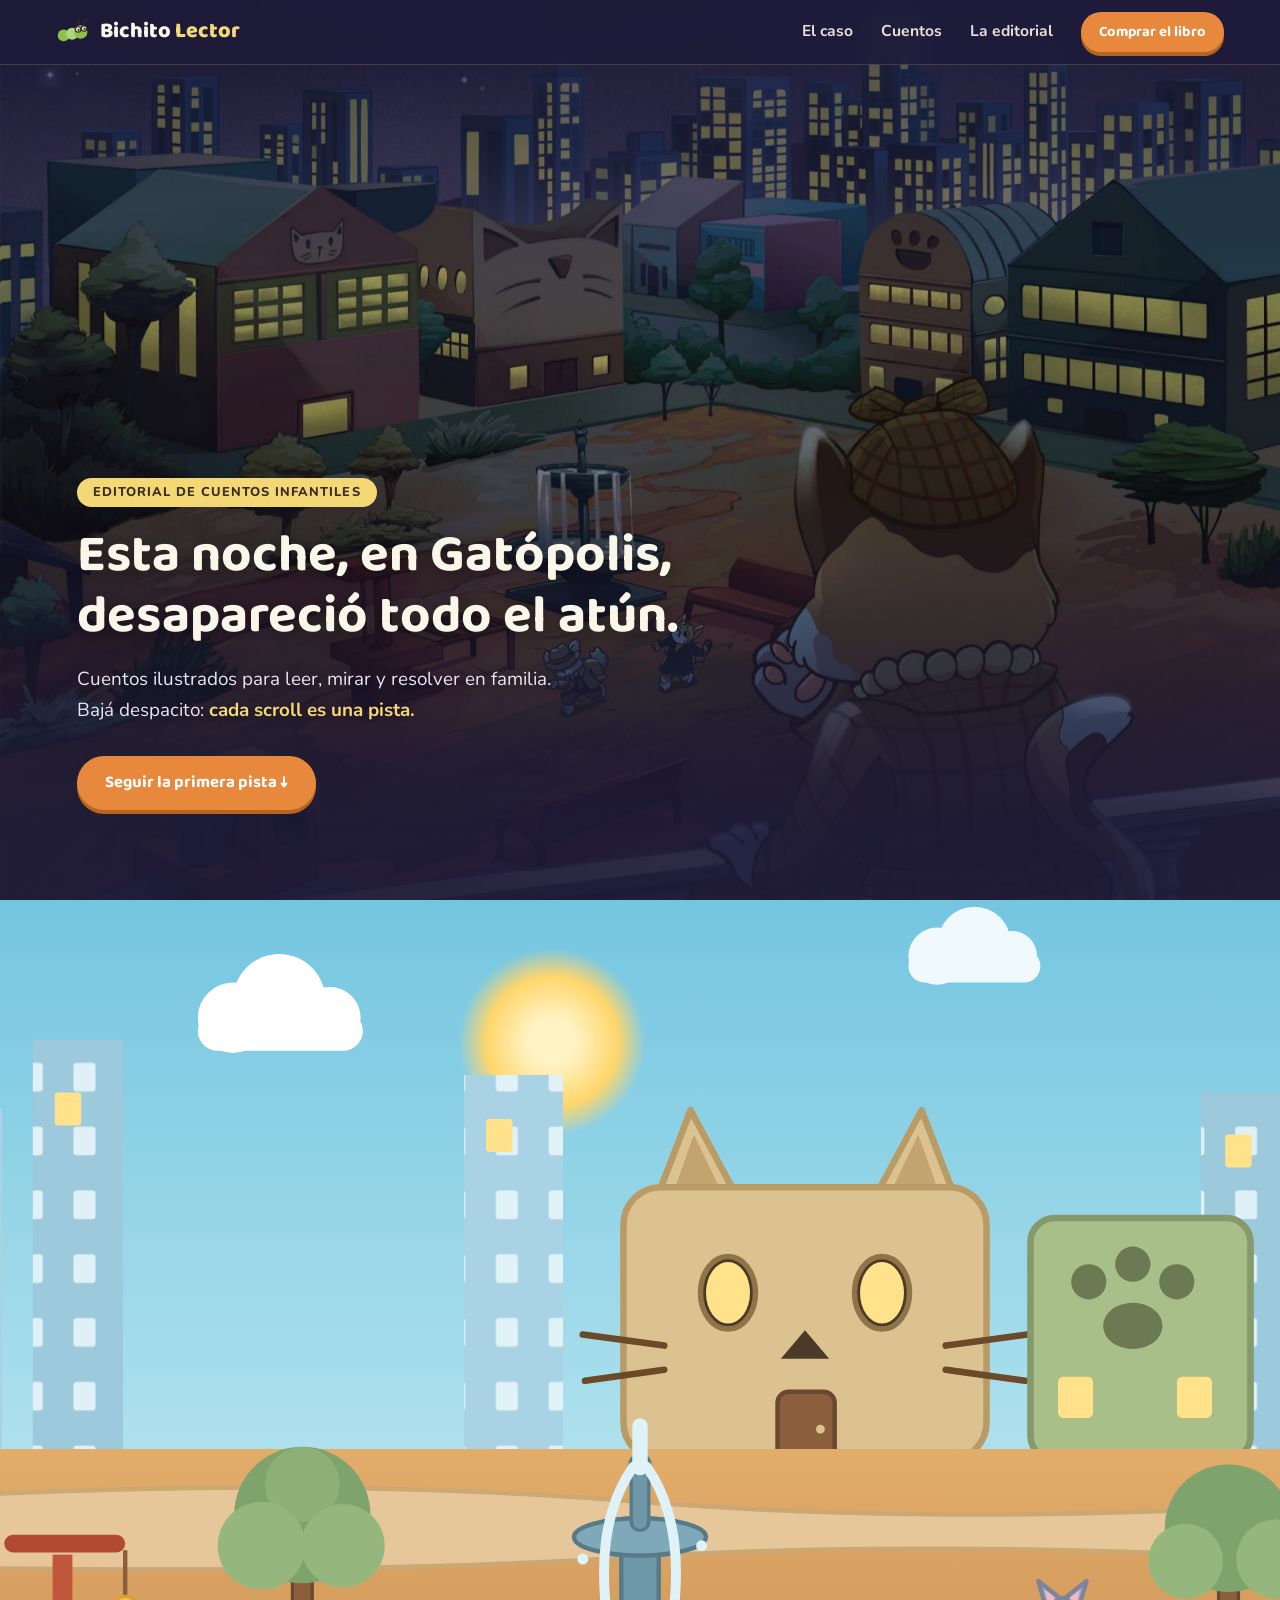
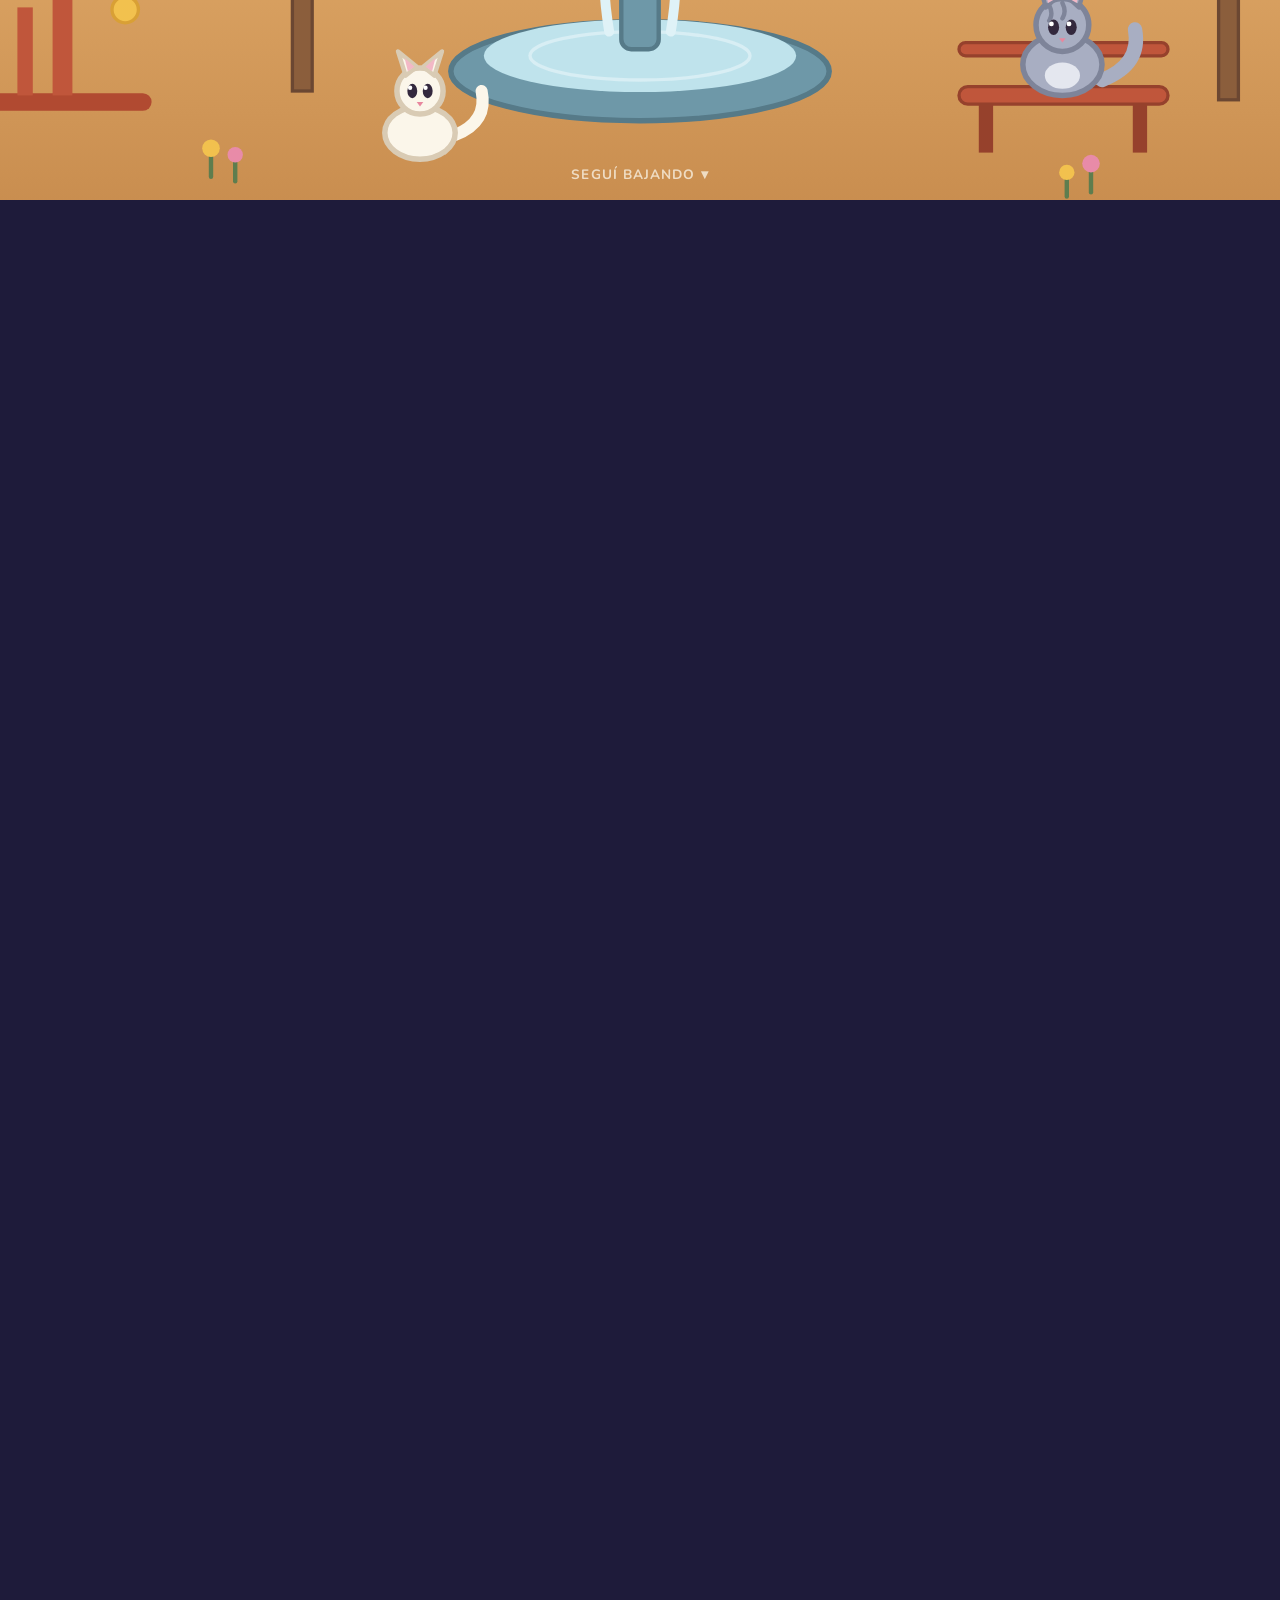
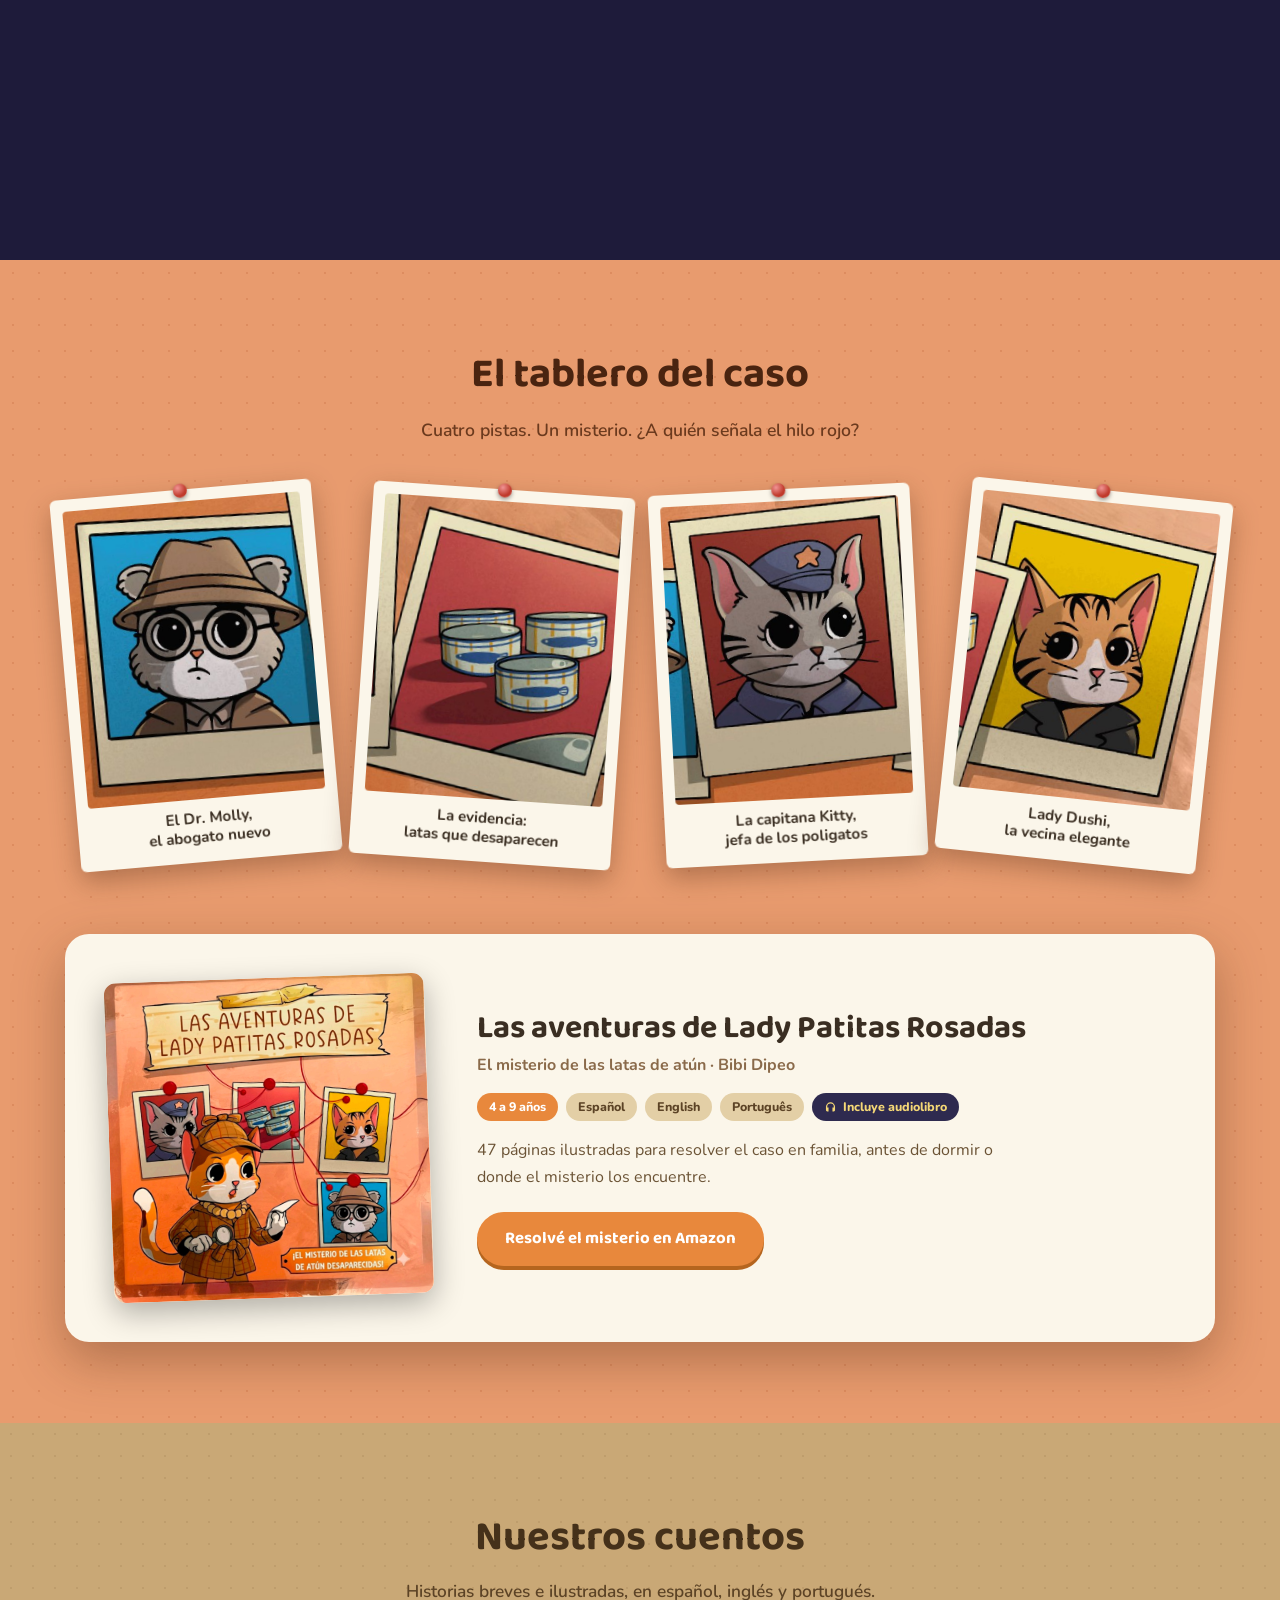
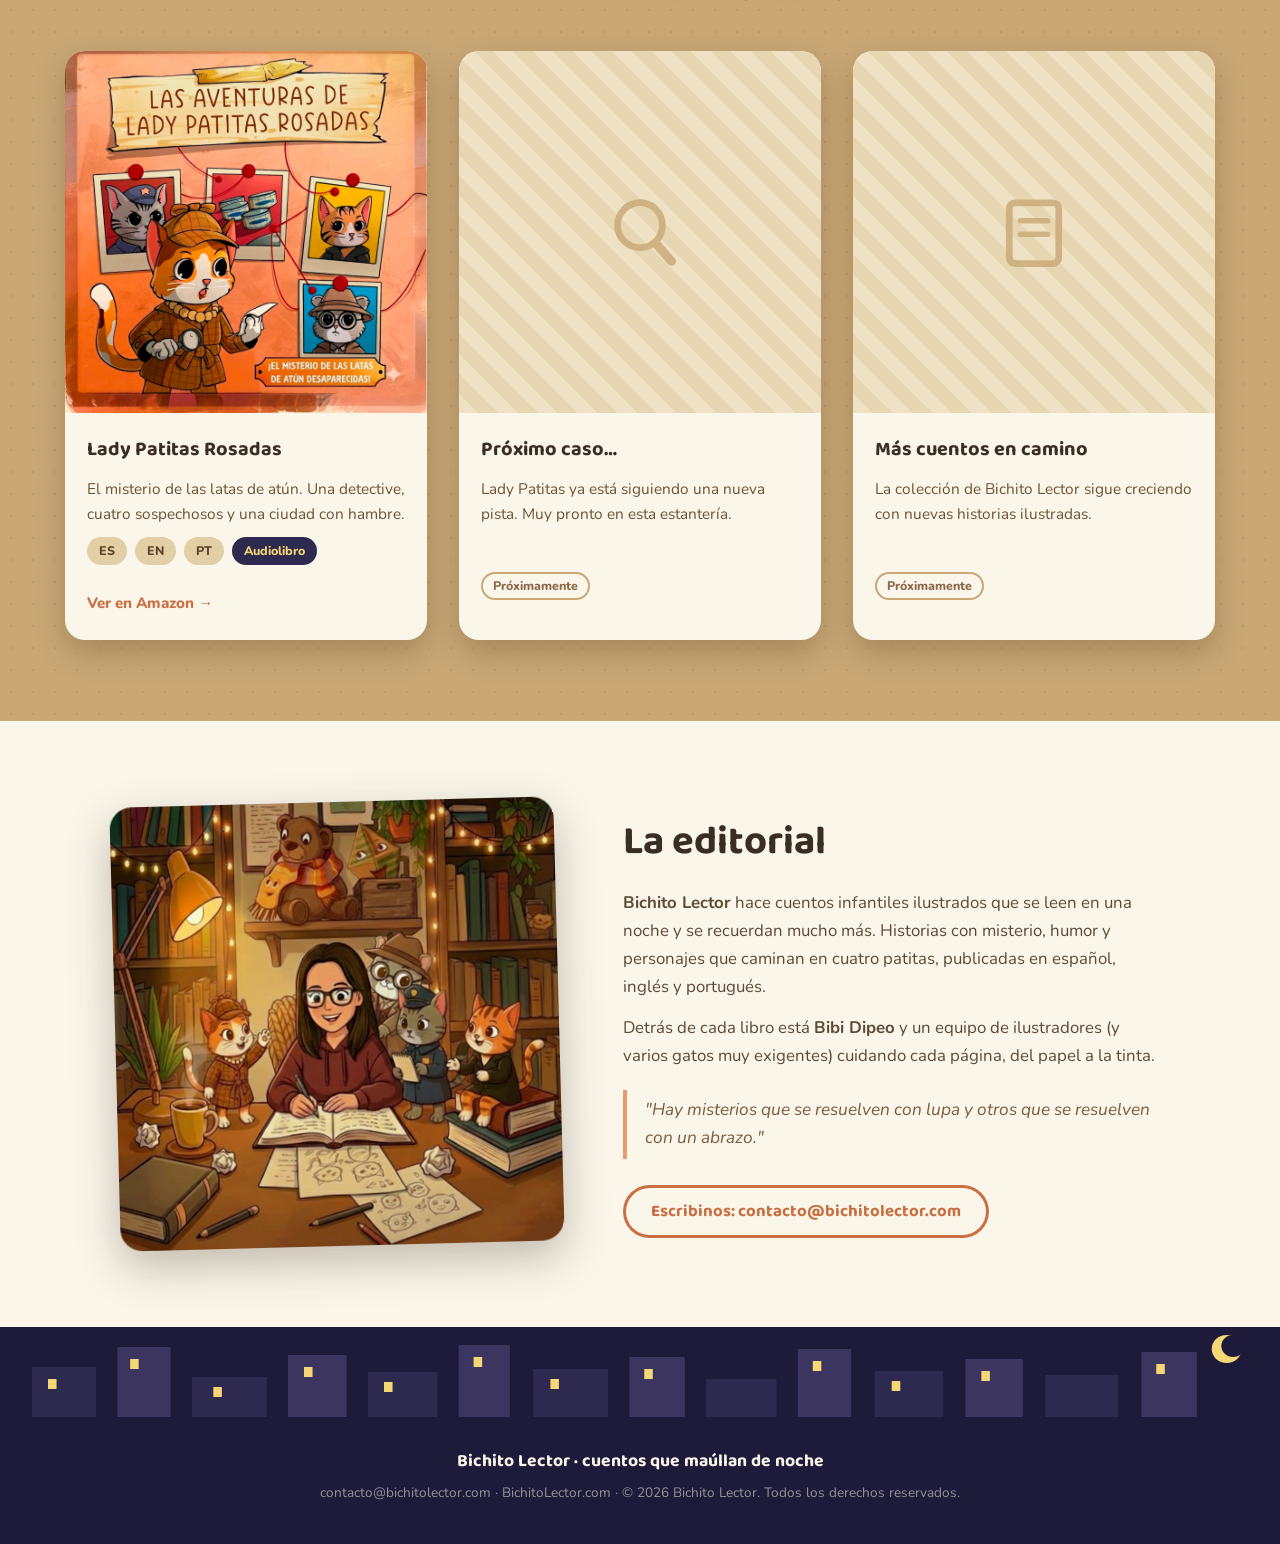
==== index.html @ 175a3072 "Landing scrollytelling de Bichito Lector Pelicula del caso dirigida por scroll con escenas SVG anima" ====
﻿<!DOCTYPE html>
<html lang="es">
<head>
  <meta charset="UTF-8">
  <meta name="viewport" content="width=device-width, initial-scale=1.0">
  <title>Bichito Lector · Cuentos infantiles con misterio</title>
  <meta name="description" content="Bichito Lector es una editorial de cuentos infantiles ilustrados. Descubrí Las aventuras de Lady Patitas Rosadas: el misterio de las latas de atún. En español, inglés y portugués.">
  <meta name="theme-color" content="#1E1B3A">
  <link rel="icon" type="image/svg+xml" href="favicon.svg">
  <meta property="og:type" content="website">
  <meta property="og:site_name" content="Bichito Lector">
  <meta property="og:title" content="Bichito Lector · Cuentos infantiles con misterio">
  <meta property="og:description" content="Editorial de cuentos infantiles ilustrados. Descubrí el misterio de las latas de atún con Lady Patitas Rosadas — cada scroll es una pista.">
  <meta property="og:image" content="img/portada.jpg">
  <meta name="twitter:card" content="summary_large_image">
  <link rel="preconnect" href="https://fonts.googleapis.com">
  <link rel="preconnect" href="https://fonts.gstatic.com" crossorigin>
  <link href="https://fonts.googleapis.com/css2?family=Baloo+2:wght@500;600;700;800&family=Nunito:ital,wght@0,400;0,600;0,700;0,800;1,400&display=swap" rel="stylesheet">
  <link rel="stylesheet" href="styles.css">
</head>
<body>

  <!-- ===== Header ===== -->
  <header class="header" id="inicio">
    <a class="logo" href="#inicio" aria-label="Bichito Lector, inicio">
      <svg class="logo-bug" viewBox="0 0 40 32" aria-hidden="true">
        <circle cx="9" cy="20" r="7" fill="#8BC34A"/>
        <circle cx="19" cy="18" r="7" fill="#AED581"/>
        <circle cx="29" cy="16" r="8" fill="#8BC34A"/>
        <circle cx="26" cy="13" r="3.2" fill="#FBF6EA" stroke="#3A2E22" stroke-width="1.4"/>
        <circle cx="33" cy="12" r="3.2" fill="#FBF6EA" stroke="#3A2E22" stroke-width="1.4"/>
        <circle cx="26.6" cy="13.4" r="1.3" fill="#3A2E22"/>
        <circle cx="33.6" cy="12.4" r="1.3" fill="#3A2E22"/>
        <path d="M27 6 Q28 2 25 1" stroke="#3A2E22" stroke-width="1.4" fill="none" stroke-linecap="round"/>
        <path d="M33 6 Q34 2 37 1" stroke="#3A2E22" stroke-width="1.4" fill="none" stroke-linecap="round"/>
      </svg>
      <span class="logo-text">Bichito <em>Lector</em></span>
    </a>
    <nav class="nav" id="nav">
      <a href="#misterio">El caso</a>
      <a href="#catalogo">Cuentos</a>
      <a href="#editorial">La editorial</a>
      <a href="https://www.amazon.com/dp/B0GFK696QH" target="_blank" rel="noopener" class="btn btn-small">Comprar el libro</a>
    </nav>
    <button class="nav-toggle" id="navToggle" aria-label="Abrir menú" aria-expanded="false">☰</button>
  </header>

  <main id="pageMain">
    <!-- Hilo rojo (se dibuja con el scroll) -->
    <svg class="thread" id="thread" aria-hidden="true"><path id="threadPath" d="" fill="none"/></svg>

    <!-- ===== 1 · Hero: el balcón ===== -->
    <section class="hero">
      <div class="hero-bg" id="heroBg">
        <img src="img/hero_balcon.jpg" fetchpriority="high" alt="Lady Patitas Rosadas mira Gatópolis de noche desde su balcón, bajo la luna creciente.">
      </div>
      <div class="hero-veil" aria-hidden="true"></div>
      <div class="hero-content" id="heroContent">
        <p class="kicker">Editorial de cuentos infantiles</p>
        <h1>Esta noche, en Gatópolis,<br>desapareció todo el atún.</h1>
        <p class="hero-sub">Cuentos ilustrados para leer, mirar y resolver en familia.<br>Bajá despacito: <strong>cada scroll es una pista.</strong></p>
        <a href="#misterio" class="btn btn-hero">Seguir la primera pista ↓</a>
      </div>
      <span class="pin" data-pin style="left:50%; bottom:40px;"></span>
    </section>

    <!-- ===== 2 · La película del caso (el scroll es la línea de tiempo) ===== -->
    <section class="pelicula" id="misterio">
      <span class="pin" data-pin style="left:12%; top:20%;"></span>
      <span class="pin" data-pin style="right:10%; top:65%;"></span>
      <div class="stage" id="stage">

        <div class="scene" id="scA">
          <svg class="scene-svg" id="svgA" viewBox="0 0 1440 900" preserveAspectRatio="xMidYMax slice" role="img" aria-label="Gatópolis de día: gatitos jugando en el parque de la fuente mientras atardece.">
            <defs>
              <linearGradient id="gAsky" x1="0" y1="0" x2="0" y2="1">
                <stop offset="0" stop-color="#6FC3DF"/><stop offset=".85" stop-color="#C9EDF3"/>
              </linearGradient>
              <radialGradient id="gAsun">
                <stop offset=".25" stop-color="#FFF3C4"/><stop offset=".7" stop-color="#FFD66B"/><stop offset="1" stop-color="#FFD66B" stop-opacity="0"/>
              </radialGradient>
              <linearGradient id="gAground" x1="0" y1="0" x2="0" y2="1">
                <stop offset="0" stop-color="#E2AC6B"/><stop offset="1" stop-color="#C68A4C"/>
              </linearGradient>
              <pattern id="gAwin" width="48" height="58" patternUnits="userSpaceOnUse">
                <rect x="13" y="15" width="20" height="26" rx="3" fill="#E7F5FA" opacity=".9"/>
              </pattern>
            </defs>
            <rect width="1440" height="900" fill="url(#gAsky)"/>
            <circle id="sunA" cx="640" cy="165" r="85" fill="url(#gAsun)"/>
            <g id="moonA">
              <circle cx="810" cy="-160" r="44" fill="#F7E29B"/>
              <circle cx="827" cy="-172" r="36" fill="#7EC8E3"/>
            </g>
            <g class="cloud cloud-1" fill="#FFFFFF">
              <circle cx="350" cy="148" r="32"/><circle cx="392" cy="132" r="42"/><circle cx="438" cy="148" r="28"/>
              <rect x="318" y="142" width="150" height="36" rx="18"/>
            </g>
            <g class="cloud cloud-2" fill="#F0F9FB">
              <circle cx="990" cy="92" r="26"/><circle cx="1024" cy="80" r="33"/><circle cx="1058" cy="92" r="23"/>
              <rect x="964" y="86" width="120" height="30" rx="15"/>
            </g>
            <g>
              <rect x="40" y="230" width="100" height="320" fill="#A9D3E4"/><rect x="40" y="230" width="100" height="320" fill="url(#gAwin)"/>
              <rect x="168" y="168" width="82" height="382" fill="#9CC9DC"/><rect x="168" y="168" width="82" height="382" fill="url(#gAwin)"/>
              <rect x="560" y="200" width="90" height="350" fill="#A9D3E4"/><rect x="560" y="200" width="90" height="350" fill="url(#gAwin)"/>
              <rect x="1230" y="216" width="96" height="334" fill="#9CC9DC"/><rect x="1230" y="216" width="96" height="334" fill="url(#gAwin)"/>
              <rect x="1344" y="168" width="76" height="382" fill="#A9D3E4"/><rect x="1344" y="168" width="76" height="382" fill="url(#gAwin)"/>
            </g>
            <g id="catBuilding">
              <polygon points="733,318 766,232 812,318" fill="#DCC291" stroke="#B99B66" stroke-width="6" stroke-linejoin="round"/>
              <polygon points="752,302 769,254 792,302" fill="#C3A470"/>
              <polygon points="930,318 976,232 1009,318" fill="#DCC291" stroke="#B99B66" stroke-width="6" stroke-linejoin="round"/>
              <polygon points="950,302 973,254 990,302" fill="#C3A470"/>
              <rect x="705" y="302" width="330" height="248" rx="34" fill="#DCC291" stroke="#B99B66" stroke-width="6"/>
              <ellipse cx="800" cy="398" rx="25" ry="33" fill="#4A3A28"/>
              <ellipse cx="800" cy="398" rx="25" ry="33" fill="none" stroke="#8F7448" stroke-width="5"/>
              <circle cx="792" cy="386" r="6" fill="#F2FAFC" opacity=".75"/>
              <ellipse cx="940" cy="398" rx="25" ry="33" fill="#4A3A28"/>
              <ellipse cx="940" cy="398" rx="25" ry="33" fill="none" stroke="#8F7448" stroke-width="5"/>
              <circle cx="932" cy="386" r="6" fill="#F2FAFC" opacity=".75"/>
              <polygon points="870,432 848,458 892,458" fill="#4A3A28"/>
              <g stroke="#6B4A2A" stroke-width="6" stroke-linecap="round">
                <line x1="742" y1="446" x2="668" y2="436"/><line x1="742" y1="468" x2="670" y2="478"/>
                <line x1="998" y1="446" x2="1072" y2="436"/><line x1="998" y1="468" x2="1070" y2="478"/>
              </g>
              <rect x="845" y="488" width="52" height="62" rx="10" fill="#8B5E3C" stroke="#6B4732" stroke-width="4"/>
              <circle cx="884" cy="522" r="4" fill="#DCC291"/>
            </g>
            <g id="pawBuilding">
              <rect x="1075" y="330" width="200" height="220" rx="22" fill="#A8BF8A" stroke="#85996B" stroke-width="6"/>
              <circle cx="1128" cy="388" r="16" fill="#6B7A52"/><circle cx="1168" cy="372" r="16" fill="#6B7A52"/>
              <circle cx="1208" cy="388" r="16" fill="#6B7A52"/><ellipse cx="1168" cy="428" rx="27" ry="21" fill="#6B7A52"/>
              <rect x="1100" y="474" width="32" height="38" rx="5" fill="#74875A"/>
              <rect x="1208" y="474" width="32" height="38" rx="5" fill="#74875A"/>
            </g>
            <g id="winsA" fill="#FFE28A" opacity="0">
              <rect x="60" y="268" width="24" height="30" rx="3"/><rect x="188" y="216" width="24" height="30" rx="3"/>
              <rect x="580" y="240" width="24" height="30" rx="3"/><rect x="1252" y="254" width="24" height="30" rx="3"/>
              <rect x="1364" y="216" width="24" height="30" rx="3"/>
              <rect x="1100" y="474" width="32" height="38" rx="5"/><rect x="1208" y="474" width="32" height="38" rx="5"/>
              <ellipse cx="800" cy="398" rx="20" ry="28"/><ellipse cx="940" cy="398" rx="20" ry="28"/>
            </g>
            <rect x="0" y="540" width="1440" height="360" fill="url(#gAground)"/>
            <path d="M0 588 Q400 562 720 588 T1440 582 L1440 646 Q1000 620 720 638 T0 646 Z" fill="#E8CBA0" stroke="#C9A876" stroke-width="4" opacity=".9"/>
            <g id="catTree">
              <rect x="120" y="762" width="156" height="16" rx="8" fill="#B14A31"/>
              <rect x="186" y="636" width="18" height="128" fill="#C0563B"/>
              <rect x="142" y="618" width="110" height="16" rx="8" fill="#B14A31"/>
              <rect x="154" y="684" width="14" height="80" fill="#C0563B"/>
              <line x1="252" y1="632" x2="252" y2="676" stroke="#8B5E3C" stroke-width="4"/>
              <circle cx="252" cy="686" r="12" fill="#F2C14E" stroke="#D9A035" stroke-width="3"/>
            </g>
            <g class="sway" style="transform-origin:50% 100%">
              <rect x="404" y="640" width="18" height="120" fill="#8B5E3C" stroke="#6B4732" stroke-width="3"/>
              <circle cx="413" cy="600" r="62" fill="#7FA36C"/><circle cx="376" cy="628" r="40" fill="#95B77E"/>
              <circle cx="450" cy="628" r="38" fill="#95B77E"/><circle cx="413" cy="572" r="34" fill="#95B77E" opacity=".7"/>
            </g>
            <g class="sway sway-late" style="transform-origin:50% 100%">
              <rect x="1246" y="650" width="18" height="118" fill="#8B5E3C" stroke="#6B4732" stroke-width="3"/>
              <circle cx="1255" cy="612" r="58" fill="#7FA36C"/><circle cx="1298" cy="640" r="36" fill="#95B77E"/>
              <circle cx="1216" cy="642" r="34" fill="#95B77E"/>
            </g>
            <g id="fountain">
              <ellipse cx="720" cy="742" rx="172" ry="45" fill="#6E98A8" stroke="#567A88" stroke-width="5"/>
              <ellipse cx="720" cy="728" rx="142" ry="33" fill="#BFE3EC"/>
              <ellipse cx="720" cy="728" rx="100" ry="22" fill="none" stroke="#DFF2F7" stroke-width="3" opacity=".8"/>
              <rect x="703" y="622" width="34" height="100" rx="9" fill="#6E98A8" stroke="#567A88" stroke-width="4"/>
              <ellipse cx="720" cy="620" rx="60" ry="17" fill="#7FA8B8" stroke="#567A88" stroke-width="4"/>
              <rect x="712" y="558" width="16" height="56" rx="8" fill="#6E98A8" stroke="#567A88" stroke-width="3"/>
              <circle cx="720" cy="554" r="9" fill="#7FA8B8" stroke="#567A88" stroke-width="3"/>
              <path class="jet" style="transform-origin:50% 100%" d="M714 556 Q676 610 692 706" stroke="#DFF2F7" stroke-width="9" fill="none" stroke-linecap="round"/>
              <path class="jet jet-late" style="transform-origin:50% 100%" d="M726 556 Q764 610 748 706" stroke="#DFF2F7" stroke-width="9" fill="none" stroke-linecap="round"/>
              <rect class="jet jet-later" x="713" y="512" width="14" height="52" rx="7" fill="#DFF2F7" style="transform-origin:50% 100%"/>
              <circle class="tw" cx="668" cy="640" r="5" fill="#DFF2F7"/>
              <circle class="tw tw-2" cx="776" cy="628" r="5" fill="#DFF2F7"/>
            </g>
            <g stroke="#5E7D4E" stroke-width="4" stroke-linecap="round">
              <line x1="330" y1="838" x2="330" y2="818"/><line x1="352" y1="842" x2="352" y2="824"/>
              <line x1="1130" y1="852" x2="1130" y2="832"/><line x1="1108" y1="856" x2="1108" y2="840"/>
            </g>
            <circle cx="330" cy="812" r="8" fill="#F2C14E"/><circle cx="352" cy="818" r="7" fill="#E88BA8"/>
            <circle cx="1130" cy="826" r="8" fill="#E88BA8"/><circle cx="1108" cy="834" r="7" fill="#F2C14E"/>
            <g id="catRun" class="run">
              <path class="tailwag" style="transform-origin:100% 100%" d="M-52 792 Q-94 772 -82 734" stroke="#F2994E" stroke-width="16" fill="none" stroke-linecap="round"/>
              <ellipse cx="0" cy="795" rx="48" ry="27" fill="#F2994E" stroke="#C9713A" stroke-width="5"/>
              <path d="M-24 772 q7 9 0 17" stroke="#C9713A" stroke-width="5" fill="none" stroke-linecap="round"/>
              <path d="M-4 768 q7 9 0 17" stroke="#C9713A" stroke-width="5" fill="none" stroke-linecap="round"/>
              <ellipse cx="-24" cy="820" rx="10" ry="7" fill="#F2994E" stroke="#C9713A" stroke-width="4"/>
              <ellipse cx="22" cy="820" rx="10" ry="7" fill="#F2994E" stroke="#C9713A" stroke-width="4"/>
              <circle cx="46" cy="768" r="27" fill="#F2994E" stroke="#C9713A" stroke-width="5"/>
              <polygon points="30,748 20,718 46,736" fill="#F2994E" stroke="#C9713A" stroke-width="4" stroke-linejoin="round"/>
              <polygon points="33,744 28,728 42,738" fill="#F2B8C6"/>
              <ellipse cx="56" cy="778" rx="13" ry="10" fill="#FBF6EA"/>
              <ellipse cx="52" cy="764" rx="5.5" ry="7.5" fill="#33283D"/>
              <circle cx="50" cy="761" r="2.4" fill="#FFFFFF"/>
              <polygon points="60,772 66,776 60,780" fill="#E8879E"/>
              <g stroke="#C9713A" stroke-width="2.5" stroke-linecap="round"><line x1="68" y1="770" x2="82" y2="766"/><line x1="68" y1="778" x2="82" y2="780"/></g>
            </g>
            <g id="catSit">
              <rect x="1010" y="716" width="190" height="12" rx="6" fill="#C0563B" stroke="#96412C" stroke-width="3"/>
              <rect x="1010" y="756" width="190" height="16" rx="8" fill="#C0563B" stroke="#96412C" stroke-width="3"/>
              <rect x="1028" y="772" width="13" height="44" fill="#96412C"/><rect x="1168" y="772" width="13" height="44" fill="#96412C"/>
              <path class="tailwag" style="transform-origin:0% 100%" d="M1140 750 Q1176 736 1170 704" stroke="#A8AEC2" stroke-width="13" fill="none" stroke-linecap="round"/>
              <ellipse cx="1104" cy="736" rx="36" ry="28" fill="#A8AEC2" stroke="#7E8499" stroke-width="5"/>
              <ellipse cx="1104" cy="746" rx="16" ry="12" fill="#E4E7EF"/>
              <circle cx="1104" cy="700" r="24" fill="#A8AEC2" stroke="#7E8499" stroke-width="5"/>
              <polygon points="1089,684 1082,660 1100,674" fill="#A8AEC2" stroke="#7E8499" stroke-width="4" stroke-linejoin="round"/>
              <polygon points="1119,684 1126,660 1108,674" fill="#A8AEC2" stroke="#7E8499" stroke-width="4" stroke-linejoin="round"/>
              <polygon points="1091,680 1088,668 1098,676" fill="#F2B8C6"/><polygon points="1117,680 1120,668 1110,676" fill="#F2B8C6"/>
              <path d="M1092 682 q4 8 0 14" stroke="#7E8499" stroke-width="4" fill="none" stroke-linecap="round"/>
              <path d="M1104 680 q4 8 0 14" stroke="#7E8499" stroke-width="4" fill="none" stroke-linecap="round"/>
              <ellipse cx="1096" cy="702" rx="5" ry="7" fill="#33283D"/><ellipse cx="1112" cy="702" rx="5" ry="7" fill="#33283D"/>
              <circle cx="1094" cy="699" r="2.2" fill="#FFFFFF"/><circle cx="1110" cy="699" r="2.2" fill="#FFFFFF"/>
              <polygon points="1101,712 1107,712 1104,716" fill="#E8879E"/>
            </g>
            <g id="catHop" class="hop" style="transform-origin:50% 100%">
              <path class="tailwag" style="transform-origin:0% 100%" d="M552 800 Q582 788 576 760" stroke="#FBF6EA" stroke-width="11" fill="none" stroke-linecap="round"/>
              <ellipse cx="520" cy="798" rx="32" ry="24" fill="#FBF6EA" stroke="#D9CBB4" stroke-width="5"/>
              <circle cx="520" cy="760" r="21" fill="#FBF6EA" stroke="#D9CBB4" stroke-width="5"/>
              <polygon points="507,746 500,724 517,738" fill="#FBF6EA" stroke="#D9CBB4" stroke-width="4" stroke-linejoin="round"/>
              <polygon points="533,746 540,724 523,738" fill="#FBF6EA" stroke="#D9CBB4" stroke-width="4" stroke-linejoin="round"/>
              <polygon points="509,742 506,730 515,738" fill="#F2B8C6"/><polygon points="531,742 534,730 525,738" fill="#F2B8C6"/>
              <ellipse cx="513" cy="760" rx="4.5" ry="6.5" fill="#33283D"/><ellipse cx="527" cy="760" rx="4.5" ry="6.5" fill="#33283D"/>
              <circle cx="511" cy="757" r="2" fill="#FFFFFF"/><circle cx="525" cy="757" r="2" fill="#FFFFFF"/>
              <polygon points="517,770 523,770 520,774" fill="#E8879E"/>
            </g>
          </svg>
          <div class="night-veil" id="nightVeil" aria-hidden="true"></div>
        </div>

        <div class="scene" id="scB">
          <svg class="scene-svg" id="svgB" viewBox="0 0 1440 900" preserveAspectRatio="xMidYMax slice" role="img" aria-label="Lady Patitas Rosadas vigila la ciudad de noche desde su balcón mientras dos figuras cruzan el parque.">
            <defs>
              <linearGradient id="gBsky" x1="0" y1="0" x2="0" y2="1">
                <stop offset="0" stop-color="#262052"/><stop offset="1" stop-color="#453B72"/>
              </linearGradient>
              <radialGradient id="gBmoon">
                <stop offset=".25" stop-color="#FFF3C4" stop-opacity=".85"/><stop offset="1" stop-color="#FFF3C4" stop-opacity="0"/>
              </radialGradient>
              <pattern id="gBwin" width="40" height="52" patternUnits="userSpaceOnUse">
                <rect x="11" y="13" width="16" height="22" rx="2" fill="#F7D77E" opacity=".9"/>
              </pattern>
              <pattern id="gBwin2" width="44" height="56" patternUnits="userSpaceOnUse">
                <rect x="13" y="15" width="15" height="20" rx="2" fill="#C9AE5E" opacity=".55"/>
              </pattern>
            </defs>
            <rect width="1440" height="900" fill="url(#gBsky)"/>
            <g fill="#F5D876">
              <circle class="tw" cx="150" cy="90" r="3"/><circle class="tw tw-2" cx="420" cy="60" r="2.4"/>
              <circle class="tw tw-3" cx="560" cy="180" r="2"/><circle class="tw tw-2" cx="980" cy="70" r="2.4"/>
              <circle class="tw" cx="1240" cy="120" r="3"/><circle class="tw tw-3" cx="880" cy="200" r="2.4"/>
              <circle class="tw tw-2" cx="1100" cy="230" r="2"/><circle class="tw" cx="260" cy="210" r="2"/>
              <circle class="tw tw-3" cx="480" cy="130" r="2"/><circle class="tw" cx="1340" cy="200" r="2.4"/>
            </g>
            <g id="moonB">
              <circle class="moon-halo" cx="700" cy="160" r="150" fill="url(#gBmoon)"/>
              <circle cx="700" cy="160" r="58" fill="#F7E29B" stroke="#E3C878" stroke-width="3"/>
              <circle cx="686" cy="140" r="10" fill="#EBD187"/>
              <circle cx="716" cy="176" r="6" fill="#EBD187"/>
              <circle cx="722" cy="146" r="5" fill="#EBD187"/>
            </g>
            <g>
              <rect x="0" y="290" width="120" height="340" fill="#332C5E"/><rect x="0" y="290" width="120" height="340" fill="url(#gBwin2)"/>
              <rect x="150" y="236" width="100" height="394" fill="#332C5E"/><rect x="150" y="236" width="100" height="394" fill="url(#gBwin2)"/>
              <rect x="850" y="330" width="120" height="300" fill="#332C5E"/><rect x="850" y="330" width="120" height="300" fill="url(#gBwin2)"/>
              <rect x="1280" y="246" width="110" height="384" fill="#332C5E"/><rect x="1280" y="246" width="110" height="384" fill="url(#gBwin2)"/>
            </g>
            <g>
              <rect x="280" y="330" width="130" height="300" fill="#2A2452"/><rect x="280" y="330" width="130" height="300" fill="url(#gBwin)"/>
              <rect x="440" y="262" width="100" height="368" fill="#2A2452"/><rect x="440" y="262" width="100" height="368" fill="url(#gBwin)"/>
              <rect x="980" y="270" width="104" height="360" fill="#2A2452"/><rect x="980" y="270" width="104" height="360" fill="url(#gBwin)"/>
              <rect x="1120" y="326" width="124" height="304" fill="#2A2452"/><rect x="1120" y="326" width="124" height="304" fill="url(#gBwin)"/>
            </g>
            <g id="catTowerB">
              <polygon points="590,394 612,336 642,394" fill="#3A3164"/>
              <polygon points="742,394 772,336 794,394" fill="#3A3164"/>
              <rect x="576" y="386" width="232" height="244" rx="24" fill="#3A3164"/>
              <ellipse class="flick" cx="646" cy="470" rx="17" ry="23" fill="#F7D77E"/>
              <ellipse class="flick flick-2" cx="738" cy="470" rx="17" ry="23" fill="#F7D77E"/>
              <g stroke="#2A2452" stroke-width="5" stroke-linecap="round">
                <line x1="606" y1="510" x2="566" y2="504"/><line x1="778" y1="510" x2="818" y2="504"/>
              </g>
            </g>
            <rect x="0" y="618" width="1440" height="282" fill="#201C42"/>
            <path d="M0 656 Q500 632 900 656 T1440 650 L1440 716 Q900 692 500 710 T0 716 Z" fill="#322B5C" opacity=".85"/>
            <g fill="#262150">
              <ellipse cx="240" cy="700" rx="90" ry="34"/><ellipse cx="1180" cy="710" rx="100" ry="36"/>
              <ellipse cx="960" cy="736" rx="80" ry="28"/>
            </g>
            <g id="fountainB">
              <ellipse cx="620" cy="740" rx="80" ry="20" fill="#2A2452"/>
              <rect x="612" y="678" width="16" height="52" rx="6" fill="#2A2452"/>
              <ellipse cx="620" cy="676" rx="28" ry="8" fill="#332C5E"/>
              <ellipse cx="620" cy="734" rx="54" ry="11" fill="#8FA0D0" opacity=".35"/>
            </g>
            <g id="suspects">
              <g class="walk">
                <path d="M-34 700 Q-58 688 -52 668" stroke="#4A4160" stroke-width="10" fill="none" stroke-linecap="round"/>
                <ellipse cx="0" cy="698" rx="27" ry="19" fill="#4A4160" stroke="#383152" stroke-width="3"/>
                <circle cx="22" cy="678" r="15" fill="#4A4160" stroke="#383152" stroke-width="3"/>
                <ellipse cx="22" cy="662" rx="19" ry="5" fill="#332D4E"/>
                <rect x="14" y="648" width="16" height="14" rx="5" fill="#332D4E"/>
                <circle cx="27" cy="676" r="2" fill="#F7E29B"/>
              </g>
              <g class="walk walk-2">
                <path d="M-102 712 Q-124 700 -118 682" stroke="#5C5170" stroke-width="9" fill="none" stroke-linecap="round"/>
                <ellipse cx="-70" cy="710" rx="24" ry="17" fill="#5C5170" stroke="#4A4160" stroke-width="3"/>
                <circle cx="-50" cy="692" r="13" fill="#5C5170" stroke="#4A4160" stroke-width="3"/>
                <polygon points="-58,682 -63,668 -51,676" fill="#5C5170"/><polygon points="-42,682 -37,668 -49,676" fill="#5C5170"/>
                <circle cx="-46" cy="690" r="2" fill="#F7E29B"/>
              </g>
            </g>
            <g transform="translate(-250,0)">
            <g id="lady" class="idle">
              <path class="tailwag-slow" style="transform-origin:100% 100%" d="M1005 852 Q940 800 980 726" stroke="#F2994E" stroke-width="30" fill="none" stroke-linecap="round"/>
              <path d="M962 776 q14 10 26 2" stroke="#C9713A" stroke-width="9" fill="none" stroke-linecap="round"/>
              <path d="M972 806 q14 10 26 2" stroke="#C9713A" stroke-width="9" fill="none" stroke-linecap="round"/>
              <circle cx="982" cy="724" r="16" fill="#FBF6EA"/>
              <path d="M990 900 Q1000 756 1104 748 Q1208 756 1218 900 Z" fill="#8B5E3C" stroke="#6B4732" stroke-width="5"/>
              <g stroke="#A9764C" stroke-width="7" opacity=".9">
                <line x1="1052" y1="756" x2="1052" y2="900"/><line x1="1104" y1="748" x2="1104" y2="900"/><line x1="1156" y1="756" x2="1156" y2="900"/>
                <line x1="1006" y1="800" x2="1202" y2="800"/><line x1="996" y1="852" x2="1212" y2="852"/>
              </g>
              <g stroke="#B3543C" stroke-width="2.5" opacity=".8">
                <line x1="1078" y1="752" x2="1078" y2="900"/><line x1="1130" y1="752" x2="1130" y2="900"/>
                <line x1="1000" y1="826" x2="1208" y2="826"/><line x1="994" y1="878" x2="1214" y2="878"/>
              </g>
              <ellipse cx="962" cy="806" rx="17" ry="13" fill="#FBF6EA" stroke="#D9CBB4" stroke-width="4"/>
              <g fill="#F2DCA6" stroke="#D9BC7E" stroke-width="2">
                <circle cx="1058" cy="744" r="9"/><circle cx="1081" cy="737" r="9"/><circle cx="1104" cy="735" r="9"/>
                <circle cx="1127" cy="737" r="9"/><circle cx="1150" cy="744" r="9"/>
              </g>
              <g fill="#FFFFFF" opacity=".8">
                <circle cx="1055" cy="741" r="2.6"/><circle cx="1078" cy="734" r="2.6"/><circle cx="1101" cy="732" r="2.6"/>
                <circle cx="1124" cy="734" r="2.6"/><circle cx="1147" cy="741" r="2.6"/>
              </g>
              <circle cx="1104" cy="668" r="62" fill="#F2994E" stroke="#C9713A" stroke-width="5"/>
              <path d="M1082 618 q5 15 0 24" stroke="#C9713A" stroke-width="7" fill="none" stroke-linecap="round"/>
              <path d="M1104 612 q5 15 0 24" stroke="#C9713A" stroke-width="7" fill="none" stroke-linecap="round"/>
              <path d="M1126 618 q5 15 0 24" stroke="#C9713A" stroke-width="7" fill="none" stroke-linecap="round"/>
              <path d="M1150 622 A62 62 0 0 1 1162 690" stroke="#F7E29B" stroke-width="5" fill="none" stroke-linecap="round" opacity=".55"/>
              <g class="eartwitch" style="transform-origin:72% 76%">
                <polygon points="1054,634 1040,588 1078,610" fill="#F2994E" stroke="#C9713A" stroke-width="4" stroke-linejoin="round"/>
                <polygon points="1057,626 1050,602 1070,614" fill="#D96A4B"/>
              </g>
              <polygon points="1154,634 1168,588 1130,610" fill="#F2994E" stroke="#C9713A" stroke-width="4" stroke-linejoin="round"/>
              <polygon points="1151,626 1158,602 1138,614" fill="#D96A4B"/>
              <g id="ladyHat">
                <path d="M1040 632 Q1104 578 1168 632 L1168 646 Q1104 612 1040 646 Z" fill="#8B5E3C" stroke="#6B4732" stroke-width="4"/>
                <ellipse cx="1104" cy="598" rx="48" ry="25" fill="#8B5E3C" stroke="#6B4732" stroke-width="4"/>
                <g stroke="#A9764C" stroke-width="4" opacity=".9">
                  <line x1="1080" y1="580" x2="1080" y2="618"/><line x1="1128" y1="580" x2="1128" y2="618"/>
                  <line x1="1062" y1="598" x2="1146" y2="598"/>
                </g>
                <circle cx="1104" cy="576" r="8" fill="#A9764C" stroke="#6B4732" stroke-width="3"/>
                <path d="M1088 578 Q1096 568 1104 576 Q1112 568 1120 578" stroke="#6B4732" stroke-width="4" fill="#A9764C"/>
              </g>
            </g>
            </g>
            <g id="balcony">
              <rect x="0" y="878" width="1440" height="22" fill="#CFC8E0"/>
              <rect x="0" y="800" width="1440" height="18" rx="9" fill="#CFC8E0" stroke="#A79FC2" stroke-width="3"/>
              <g stroke="#B8AECE" stroke-width="20" fill="none">
                <path d="M70 818 q-16 30 0 60"/><path d="M250 818 q-16 30 0 60"/>
                <path d="M430 818 q-16 30 0 60"/><path d="M610 818 q-16 30 0 60"/>
                <path d="M790 818 q-16 30 0 60"/><path d="M1330 818 q-16 30 0 60"/>
              </g>
              <g stroke="#948AAD" stroke-width="6" fill="none" opacity=".7">
                <path d="M76 822 q-12 26 0 52"/><path d="M256 822 q-12 26 0 52"/>
                <path d="M436 822 q-12 26 0 52"/><path d="M616 822 q-12 26 0 52"/>
                <path d="M796 822 q-12 26 0 52"/><path d="M1336 822 q-12 26 0 52"/>
              </g>
            </g>
          </svg>
        </div>

        <div class="scene" id="scC">
          <svg class="scene-svg" id="svgC" viewBox="0 0 1440 900" preserveAspectRatio="xMidYMax slice" role="img" aria-label="El Dr. Molly, un gato blanco con sombrero y lentes, camina de noche hacia un farol escondiendo una lata.">
            <defs>
              <linearGradient id="gCsky" x1="0" y1="0" x2="0" y2="1">
                <stop offset="0" stop-color="#1A1638"/><stop offset="1" stop-color="#2E2752"/>
              </linearGradient>
              <radialGradient id="gCglow">
                <stop offset=".2" stop-color="#FFE9A3" stop-opacity=".9"/><stop offset="1" stop-color="#FFE9A3" stop-opacity="0"/>
              </radialGradient>
              <linearGradient id="gCcone" x1="0" y1="0" x2="0" y2="1">
                <stop offset="0" stop-color="#FFE9A3" stop-opacity=".42"/><stop offset="1" stop-color="#FFE9A3" stop-opacity="0"/>
              </linearGradient>
              <pattern id="gCwin" width="44" height="54" patternUnits="userSpaceOnUse">
                <rect x="12" y="14" width="16" height="20" rx="2" fill="#6E6390" opacity=".6"/>
              </pattern>
            </defs>
            <rect width="1440" height="900" fill="url(#gCsky)"/>
            <g fill="#F5D876">
              <circle class="tw" cx="300" cy="80" r="2.4"/><circle class="tw tw-3" cx="820" cy="60" r="2.4"/>
              <circle class="tw tw-2" cx="1200" cy="100" r="2.4"/><circle class="tw" cx="560" cy="140" r="2"/>
            </g>
            <g>
              <rect x="300" y="230" width="180" height="420" fill="#241F44"/><rect x="300" y="230" width="180" height="420" fill="url(#gCwin)"/>
              <rect x="880" y="250" width="190" height="400" fill="#241F44"/><rect x="880" y="250" width="190" height="400" fill="url(#gCwin)"/>
              <rect x="1130" y="300" width="220" height="350" fill="#241F44"/><rect x="1130" y="300" width="220" height="350" fill="url(#gCwin)"/>
              <rect class="flick" x="930" y="300" width="26" height="30" rx="3" fill="#F7D77E"/>
            </g>
            <g fill="#1C2438">
              <ellipse cx="520" cy="646" rx="120" ry="42"/><ellipse cx="680" cy="656" rx="100" ry="36"/>
              <ellipse cx="1240" cy="650" rx="130" ry="44"/>
            </g>
            <g id="vanC">
              <rect x="270" y="560" width="210" height="92" rx="20" fill="#3A3358" stroke="#2A2545" stroke-width="4"/>
              <rect x="290" y="576" width="70" height="38" rx="8" fill="#262145"/>
              <rect x="376" y="576" width="86" height="30" rx="6" fill="#312B52"/>
              <circle cx="320" cy="654" r="22" fill="#1E1A38" stroke="#4A4266" stroke-width="5"/>
              <circle cx="432" cy="654" r="22" fill="#1E1A38" stroke="#4A4266" stroke-width="5"/>
            </g>
            <g id="wallC">
              <rect x="0" y="152" width="258" height="548" fill="#4A3040"/>
              <rect x="0" y="130" width="272" height="26" rx="6" fill="#5A3C50"/>
              <g stroke="#3A2433" stroke-width="5">
                <line x1="0" y1="220" x2="258" y2="220"/><line x1="0" y1="300" x2="258" y2="300"/>
                <line x1="0" y1="380" x2="258" y2="380"/><line x1="0" y1="460" x2="258" y2="460"/>
                <line x1="0" y1="540" x2="258" y2="540"/><line x1="0" y1="620" x2="258" y2="620"/>
                <line x1="130" y1="220" x2="130" y2="300"/><line x1="70" y1="300" x2="70" y2="380"/>
                <line x1="180" y1="380" x2="180" y2="460"/><line x1="100" y1="460" x2="100" y2="540"/>
                <line x1="160" y1="540" x2="160" y2="620"/><line x1="80" y1="620" x2="80" y2="700"/>
              </g>
              <rect x="238" y="152" width="20" height="548" fill="#3A2433" opacity=".55"/>
            </g>
            <rect x="0" y="668" width="1440" height="232" fill="#322B58"/>
            <g fill="#3D3566" stroke="#2E2852" stroke-width="3">
              <ellipse cx="210" cy="740" rx="62" ry="18"/><ellipse cx="430" cy="800" rx="72" ry="20"/>
              <ellipse cx="700" cy="750" rx="62" ry="18"/><ellipse cx="1010" cy="808" rx="78" ry="20"/>
              <ellipse cx="1260" cy="742" rx="62" ry="18"/><ellipse cx="560" cy="860" rx="80" ry="20"/>
              <ellipse cx="900" cy="868" rx="84" ry="20"/>
            </g>
            <g stroke="#4A4178" stroke-width="4" fill="none" stroke-linecap="round" opacity=".7">
              <path d="M170 734 q40 -10 80 0"/><path d="M390 794 q40 -10 80 0"/>
              <path d="M660 744 q40 -10 80 0"/><path d="M970 802 q40 -10 80 0"/>
            </g>
            <g id="farol" transform="translate(-150,0)">
              <ellipse id="lightPool" cx="980" cy="818" rx="216" ry="46" fill="#F5D876" opacity=".14"/>
              <polygon class="conef" points="980,308 846,818 1114,818" fill="url(#gCcone)"/>
              <circle cx="980" cy="290" r="120" fill="url(#gCglow)" opacity=".55"/>
              <rect x="966" y="296" width="28" height="520" rx="8" fill="#2E2947" stroke="#221E3D" stroke-width="4"/>
              <path d="M924 302 Q980 230 1036 302 Z" fill="#2E2947" stroke="#221E3D" stroke-width="4"/>
              <circle cx="980" cy="250" r="9" fill="#2E2947" stroke="#221E3D" stroke-width="3"/>
              <circle class="lampglow" cx="980" cy="288" r="26" fill="#FFE28A" stroke="#E8C25C" stroke-width="4"/>
              <rect x="940" y="806" width="80" height="18" rx="9" fill="#2E2947"/>
            </g>
            <g id="molly">
            <g class="walkbob">
              <path class="tailwag" style="transform-origin:100% 100%" d="M-66 800 Q-114 780 -102 732" stroke="#F1ECDF" stroke-width="22" fill="none" stroke-linecap="round"/>
              <path d="M-52 745 Q0 710 52 745 L60 868 Q0 886 -60 868 Z" fill="#A6845C" stroke="#7C6144" stroke-width="5"/>
              <polygon points="-30,742 0,762 -14,782" fill="#C4A87C"/>
              <polygon points="30,742 0,762 14,782" fill="#C4A87C"/>
              <circle cx="0" cy="800" r="5" fill="#6B4F33"/><circle cx="0" cy="828" r="5" fill="#6B4F33"/>
              <path d="M28 782 Q58 776 74 790" stroke="#A6845C" stroke-width="20" fill="none" stroke-linecap="round"/>
              <g id="mollyCan">
                <rect x="58" y="764" width="46" height="36" rx="5" fill="#DCE6EA" stroke="#9FB2BC" stroke-width="3"/>
                <ellipse cx="81" cy="764" rx="23" ry="8" fill="#B9C8D0"/>
                <rect x="58" y="775" width="46" height="14" fill="#3E6FB0"/>
                <ellipse cx="78" cy="782" rx="9" ry="4.5" fill="#EDF3F6"/>
              </g>
              <circle cx="76" cy="792" r="11" fill="#F1ECDF" stroke="#CBBFA6" stroke-width="3"/>
              <ellipse cx="-22" cy="872" rx="15" ry="9" fill="#F1ECDF" stroke="#CBBFA6" stroke-width="3"/>
              <ellipse cx="22" cy="872" rx="15" ry="9" fill="#F1ECDF" stroke="#CBBFA6" stroke-width="3"/>
              <circle cx="0" cy="668" r="54" fill="#F1ECDF" stroke="#C9BB9E" stroke-width="5"/>
              <polygon points="-52,660 -62,646 -50,644" fill="#F1ECDF"/>
              <polygon points="52,660 62,646 50,644" fill="#F1ECDF"/>
              <polygon points="-34,634 -46,604 -20,622" fill="#F1ECDF" stroke="#C9BB9E" stroke-width="4" stroke-linejoin="round"/>
              <polygon points="-31,628 -37,612 -24,621" fill="#F2B8C6"/>
              <polygon points="34,634 46,604 20,622" fill="#F1ECDF" stroke="#C9BB9E" stroke-width="4" stroke-linejoin="round"/>
              <polygon points="31,628 37,612 24,621" fill="#F2B8C6"/>
              <ellipse cx="0" cy="622" rx="60" ry="15" fill="#C9A876" stroke="#A98953" stroke-width="4"/>
              <path d="M-38 622 Q-32 576 0 572 Q32 576 38 622 Z" fill="#C9A876" stroke="#A98953" stroke-width="4"/>
              <path d="M-38 612 L38 612 L38 600 L-38 600 Z" fill="#8B6A4A"/>
              <circle cx="-20" cy="668" r="17" fill="#3A3145" stroke="#241F33" stroke-width="5"/>
              <circle cx="20" cy="668" r="17" fill="#3A3145" stroke="#241F33" stroke-width="5"/>
              <line x1="-3" y1="668" x2="3" y2="668" stroke="#241F33" stroke-width="5"/>
              <circle cx="-26" cy="661" r="5" fill="#FFFFFF" opacity=".85"/>
              <circle cx="14" cy="661" r="5" fill="#FFFFFF" opacity=".85"/>
              <polygon points="-5,692 5,692 0,699" fill="#E8A3B8"/>
              <path d="M-6 702 Q0 707 6 702" stroke="#C9BB9E" stroke-width="3.5" fill="none" stroke-linecap="round"/>
              <g stroke="#D9CBB4" stroke-width="3" stroke-linecap="round">
                <line x1="-46" y1="684" x2="-70" y2="680"/><line x1="-46" y1="694" x2="-68" y2="696"/>
                <line x1="46" y1="684" x2="70" y2="680"/><line x1="46" y1="694" x2="68" y2="696"/>
              </g>
            </g>
            </g>
          </svg>
          <div class="scene-dark" aria-hidden="true"></div>
          <div class="lupa-light" id="lupaLight" aria-hidden="true"></div>
          <div class="lupa-ring" id="lupaRing" aria-hidden="true"></div>
        </div>

        <div class="scene" id="scD">
          <svg class="scene-svg" id="svgD" viewBox="0 0 1440 900" preserveAspectRatio="xMidYMax slice" role="img" aria-label="Una lata de atún cae sobre los adoquines de la calle y rebota levantando polvo.">
            <defs>
              <linearGradient id="gDsky" x1="0" y1="0" x2="0" y2="1">
                <stop offset="0" stop-color="#191540"/><stop offset="1" stop-color="#2E2752"/>
              </linearGradient>
              <radialGradient id="gDwin">
                <stop offset=".2" stop-color="#FFE9A3" stop-opacity=".55"/><stop offset="1" stop-color="#FFE9A3" stop-opacity="0"/>
              </radialGradient>
              <linearGradient id="gDground" x1="0" y1="0" x2="0" y2="1">
                <stop offset="0" stop-color="#403768"/><stop offset="1" stop-color="#322B58"/>
              </linearGradient>
            </defs>
            <rect width="1440" height="900" fill="url(#gDsky)"/>
            <g fill="#F5D876">
              <circle class="tw" cx="200" cy="90" r="2.4"/><circle class="tw tw-2" cx="1240" cy="70" r="2.4"/>
              <circle class="tw tw-3" cx="760" cy="50" r="2"/><circle class="tw" cx="480" cy="120" r="2"/>
            </g>
            <g id="houseD">
              <polygon points="1000,190 1230,120 1440,190" fill="#302A58"/>
              <rect x="1020" y="185" width="420" height="415" fill="#262050"/>
              <circle cx="1165" cy="330" r="160" fill="url(#gDwin)"/>
              <rect x="1090" y="262" width="150" height="132" rx="10" fill="#FFE9A3" class="windowglow" stroke="#6B5E4A" stroke-width="4"/>
              <g stroke="#262050" stroke-width="10"><line x1="1165" y1="262" x2="1165" y2="394"/><line x1="1090" y1="328" x2="1240" y2="328"/></g>
            </g>
            <g fill="#1D1840">
              <ellipse cx="180" cy="598" rx="130" ry="62"/><ellipse cx="420" cy="618" rx="110" ry="50"/><ellipse cx="820" cy="608" rx="120" ry="54"/>
            </g>
            <rect x="0" y="600" width="1440" height="300" fill="url(#gDground)"/>
            <g fill="#494070" stroke="#363057" stroke-width="4">
              <ellipse cx="180" cy="672" rx="58" ry="21"/><ellipse cx="330" cy="668" rx="56" ry="20"/>
              <ellipse cx="490" cy="674" rx="58" ry="21"/><ellipse cx="650" cy="668" rx="56" ry="20"/>
              <ellipse cx="810" cy="674" rx="58" ry="21"/><ellipse cx="970" cy="668" rx="56" ry="20"/>
              <ellipse cx="1130" cy="674" rx="58" ry="21"/><ellipse cx="1290" cy="668" rx="56" ry="20"/>
              <ellipse cx="255" cy="742" rx="60" ry="22"/><ellipse cx="420" cy="748" rx="62" ry="22"/>
              <ellipse cx="590" cy="742" rx="60" ry="22"/><ellipse cx="760" cy="748" rx="62" ry="22"/>
              <ellipse cx="930" cy="742" rx="60" ry="22"/><ellipse cx="1100" cy="748" rx="62" ry="22"/>
              <ellipse cx="1270" cy="742" rx="60" ry="22"/>
              <ellipse cx="340" cy="828" rx="66" ry="24"/><ellipse cx="530" cy="834" rx="68" ry="24"/>
              <ellipse cx="730" cy="828" rx="66" ry="24"/><ellipse cx="930" cy="834" rx="68" ry="24"/>
              <ellipse cx="1120" cy="828" rx="66" ry="24"/>
            </g>
            <g stroke="#5A5187" stroke-width="4" fill="none" stroke-linecap="round" opacity=".75">
              <path d="M140 666 q40 -11 80 0"/><path d="M450 668 q40 -11 80 0"/><path d="M770 668 q40 -11 80 0"/>
              <path d="M215 736 q40 -11 80 0"/><path d="M550 736 q40 -11 80 0"/><path d="M890 736 q40 -11 80 0"/>
              <path d="M300 822 q40 -11 80 0"/><path d="M690 822 q40 -11 80 0"/><path d="M1080 822 q40 -11 80 0"/>
            </g>
            <g id="potD">
              <path d="M64 648 L188 648 L172 730 L80 730 Z" fill="#C0563B" stroke="#96412C" stroke-width="4"/>
              <rect x="56" y="636" width="140" height="20" rx="8" fill="#D96A4B" stroke="#96412C" stroke-width="4"/>
              <g class="sway" style="transform-origin:50% 100%">
                <path d="M110 636 Q86 566 122 534 Q150 574 134 636 Z" fill="#3E5C46" stroke="#2E4634" stroke-width="3"/>
                <path d="M140 636 Q160 586 132 556 Q116 590 126 636 Z" fill="#4A6E54" stroke="#2E4634" stroke-width="3"/>
              </g>
            </g>
            <g id="canLines" stroke="#C3B8DE" stroke-width="8" stroke-linecap="round" opacity=".8" fill="none">
              <path d="M598 110 Q588 220 598 330"/><path d="M700 55 Q692 180 700 310"/><path d="M804 120 Q798 230 804 340"/>
            </g>
            <g id="canD">
              <g transform="rotate(-8 720 560)">
                <rect x="598" y="474" width="244" height="168" rx="18" fill="#EDF3F6" stroke="#B9C8D0" stroke-width="4"/>
                <rect x="598" y="524" width="244" height="70" fill="#3E6FB0"/>
                <ellipse cx="700" cy="559" rx="38" ry="17" fill="#EDF3F6"/>
                <polygon points="734,559 764,542 764,576" fill="#EDF3F6"/>
                <path d="M700 545 q14 -10 22 2" stroke="#3E6FB0" stroke-width="3" fill="none"/>
                <circle cx="678" cy="554" r="4.5" fill="#14264A"/>
                <path d="M666 566 q8 6 16 2" stroke="#3E6FB0" stroke-width="3" fill="none" stroke-linecap="round"/>
                <g stroke="#E8A33C" stroke-width="7" stroke-linecap="round">
                  <line x1="620" y1="492" x2="620" y2="512"/><line x1="720" y1="486" x2="720" y2="506"/><line x1="820" y1="492" x2="820" y2="512"/>
                  <line x1="620" y1="606" x2="620" y2="626"/><line x1="720" y1="612" x2="720" y2="632"/><line x1="820" y1="606" x2="820" y2="626"/>
                </g>
                <ellipse cx="720" cy="476" rx="124" ry="33" fill="#C9D6DD" stroke="#A9BAC3" stroke-width="4"/>
                <ellipse cx="720" cy="472" rx="106" ry="25" fill="#E4EDF1"/>
                <ellipse cx="720" cy="472" rx="70" ry="15" fill="none" stroke="#C2D0D7" stroke-width="3"/>
                <rect x="742" y="458" width="42" height="15" rx="7" fill="#B4C3CB" stroke="#93A6B0" stroke-width="3"/>
                <circle cx="752" cy="465" r="4" fill="#93A6B0"/>
              </g>
            </g>
            <g id="dust" fill="#8F84AC">
              <circle cx="560" cy="690" r="22"/><circle cx="528" cy="670" r="13"/><circle cx="585" cy="664" r="10"/>
              <circle cx="880" cy="690" r="22"/><circle cx="912" cy="668" r="13"/><circle cx="856" cy="664" r="10"/>
              <circle cx="700" cy="712" r="14"/>
            </g>
          </svg>
        </div>

        <div class="paws" id="paws" aria-hidden="true"></div>

        <p class="cap" id="cap0">Unas horas antes… <strong>Gatópolis era una ciudad feliz.</strong></p>
        <p class="cap" id="cap1">Hasta que los platos amanecieron vacíos: <strong>ni un bocado de atún.</strong></p>
        <p class="cap" id="cap2">Desde su balcón, <strong>Lady Patitas Rosadas</strong> tomó el caso.</p>
        <p class="cap" id="cap3">Esa noche, una figura <strong>escondía algo</strong> bajo los faroles…</p>
        <p class="cap" id="cap4">¡Tin-tin-tan! <strong>Una lata cayó</strong> en la oscuridad.</p>
        <p class="cap" id="cap5">El caso de las latas desaparecidas <strong>había comenzado.</strong></p>

        <p class="scroll-hint" id="scrollHint">seguí bajando ▾</p>
      </div>
    </section>

    <!-- ===== 3 · El tablero del caso ===== -->
    <section class="tablero" id="tablero">
      <div class="tablero-inner">
        <div class="section-head">
          <h2>El tablero del caso</h2>
          <p>Cuatro pistas. Un misterio. ¿A quién señala el hilo rojo?</p>
        </div>
        <div class="board">
          <figure class="polaroid reveal" style="--rot:-5deg">
            <span class="pin pin-visible" data-pin></span>
            <img loading="lazy" decoding="async" src="img/pol_molly.jpg" alt="Polaroid del Dr. Molly, un gato blanco con sombrero y lentes redondos.">
            <figcaption>El Dr. Molly,<br>el abogato nuevo</figcaption>
          </figure>
          <figure class="polaroid reveal" style="--rot:4deg">
            <span class="pin pin-visible" data-pin></span>
            <img loading="lazy" decoding="async" src="img/pol_latas.jpg" alt="Polaroid de tres latas de atún.">
            <figcaption>La evidencia:<br>latas que desaparecen</figcaption>
          </figure>
          <figure class="polaroid reveal" style="--rot:-3deg">
            <span class="pin pin-visible" data-pin></span>
            <img loading="lazy" decoding="async" src="img/pol_kitty.jpg" alt="Polaroid de la capitana Kitty, gata gris con gorra azul de policía.">
            <figcaption>La capitana Kitty,<br>jefa de los poligatos</figcaption>
          </figure>
          <figure class="polaroid reveal" style="--rot:6deg">
            <span class="pin pin-visible" data-pin></span>
            <img loading="lazy" decoding="async" src="img/pol_dushi.jpg" alt="Polaroid de Lady Dushi, gata atigrada elegante con saco negro.">
            <figcaption>Lady Dushi,<br>la vecina elegante</figcaption>
          </figure>
        </div>

        <div class="book-cta reveal">
          <img class="book-cover" loading="lazy" decoding="async" src="img/portada.jpg" alt="Portada de Las aventuras de Lady Patitas Rosadas: el misterio de las latas de atún.">
          <div class="book-info">
            <span class="pin" data-pin></span>
            <h3>Las aventuras de Lady Patitas Rosadas</h3>
            <p class="book-subtitle">El misterio de las latas de atún · Bibi Dipeo</p>
            <div class="badges">
              <span class="badge badge-age">4 a 9 años</span>
              <span class="badge">Español</span>
              <span class="badge">English</span>
              <span class="badge">Português</span>
              <span class="badge badge-audio">
                <svg viewBox="0 0 20 20" aria-hidden="true"><path d="M10 2a7 7 0 0 0-7 7v5a2 2 0 0 0 2 2h2v-6H5V9a5 5 0 0 1 10 0v1h-2v6h2a2 2 0 0 0 2-2V9a7 7 0 0 0-7-7z" fill="currentColor"/></svg>
                Incluye audiolibro
              </span>
            </div>
            <p class="book-pitch">47 páginas ilustradas para resolver el caso en familia, antes de dormir o donde el misterio los encuentre.</p>
            <a class="btn" href="https://www.amazon.com/dp/B0GFK696QH" target="_blank" rel="noopener">Resolvé el misterio en Amazon</a>
          </div>
        </div>
      </div>
    </section>

    <!-- ===== 4 · Catálogo ===== -->
    <section class="catalogo" id="catalogo">
      <div class="catalogo-inner">
        <div class="section-head">
          <h2>Nuestros cuentos</h2>
          <p><span class="pin" data-pin></span>Historias breves e ilustradas, en español, inglés y portugués.</p>
        </div>
        <div class="cards">
          <article class="card reveal">
            <div class="card-img"><img loading="lazy" decoding="async" src="img/portada.jpg" alt="Portada de Lady Patitas Rosadas."></div>
            <div class="card-body">
              <h3>Lady Patitas Rosadas</h3>
              <p>El misterio de las latas de atún. Una detective, cuatro sospechosos y una ciudad con hambre.</p>
              <div class="badges">
                <span class="badge">ES</span><span class="badge">EN</span><span class="badge">PT</span>
                <span class="badge badge-audio">Audiolibro</span>
              </div>
              <a class="card-link" href="https://www.amazon.com/dp/B0GFK696QH" target="_blank" rel="noopener">Ver en Amazon →</a>
            </div>
          </article>
          <article class="card card-soon reveal">
            <div class="card-img card-img-soon">
              <svg viewBox="0 0 80 80" aria-hidden="true">
                <circle cx="40" cy="34" r="20" fill="none" stroke="#C9A876" stroke-width="6"/>
                <line x1="54" y1="50" x2="68" y2="66" stroke="#C9A876" stroke-width="8" stroke-linecap="round"/>
              </svg>
            </div>
            <div class="card-body">
              <h3>Próximo caso…</h3>
              <p>Lady Patitas ya está siguiendo una nueva pista. Muy pronto en esta estantería.</p>
              <div class="badges"><span class="badge badge-soon">Próximamente</span></div>
            </div>
          </article>
          <article class="card card-soon reveal">
            <div class="card-img card-img-soon">
              <svg viewBox="0 0 80 80" aria-hidden="true">
                <rect x="18" y="14" width="44" height="54" rx="5" fill="none" stroke="#C9A876" stroke-width="6"/>
                <line x1="28" y1="30" x2="52" y2="30" stroke="#C9A876" stroke-width="5" stroke-linecap="round"/>
                <line x1="28" y1="42" x2="52" y2="42" stroke="#C9A876" stroke-width="5" stroke-linecap="round"/>
              </svg>
            </div>
            <div class="card-body">
              <h3>Más cuentos en camino</h3>
              <p>La colección de Bichito Lector sigue creciendo con nuevas historias ilustradas.</p>
              <div class="badges"><span class="badge badge-soon">Próximamente</span></div>
            </div>
          </article>
        </div>
      </div>
    </section>

    <!-- ===== 5 · La editorial ===== -->
    <section class="editorial" id="editorial">
      <div class="editorial-inner">
        <figure class="editorial-img reveal">
          <img loading="lazy" decoding="async" src="img/autora.jpg" alt="Bibi Dipeo escribe en su escritorio rodeada por Lady Patitas, el Dr. Molly, la capitana Kitty y Lady Dushi.">
        </figure>
        <div class="editorial-text">
          <span class="pin" data-pin></span>
          <h2>La editorial</h2>
          <p><strong>Bichito Lector</strong> hace cuentos infantiles ilustrados que se leen en una noche y se recuerdan mucho más. Historias con misterio, humor y personajes que caminan en cuatro patitas, publicadas en español, inglés y portugués.</p>
          <p>Detrás de cada libro está <strong>Bibi Dipeo</strong> y un equipo de ilustradores (y varios gatos muy exigentes) cuidando cada página, del papel a la tinta.</p>
          <blockquote>"Hay misterios que se resuelven con lupa y otros que se resuelven con un abrazo."</blockquote>
          <a class="btn btn-ghost" href="mailto:contacto@bichitolector.com">Escribinos: contacto@bichitolector.com</a>
        </div>
      </div>
    </section>
  </main>

  <!-- ===== Footer ===== -->
  <footer class="footer">
    <svg class="footer-sky" viewBox="0 0 1200 90" preserveAspectRatio="none" aria-hidden="true">
      <rect x="30" y="40" width="60" height="50" fill="#2E2A4F"/><rect x="110" y="20" width="50" height="70" fill="#3B3560"/>
      <rect x="180" y="50" width="70" height="40" fill="#2E2A4F"/><rect x="270" y="28" width="55" height="62" fill="#3B3560"/>
      <rect x="345" y="45" width="65" height="45" fill="#2E2A4F"/><rect x="430" y="18" width="48" height="72" fill="#3B3560"/>
      <rect x="500" y="42" width="70" height="48" fill="#2E2A4F"/><rect x="590" y="30" width="52" height="60" fill="#3B3560"/>
      <rect x="662" y="52" width="66" height="38" fill="#2E2A4F"/><rect x="748" y="22" width="50" height="68" fill="#3B3560"/>
      <rect x="820" y="44" width="64" height="46" fill="#2E2A4F"/><rect x="905" y="32" width="54" height="58" fill="#3B3560"/>
      <rect x="980" y="48" width="68" height="42" fill="#2E2A4F"/><rect x="1070" y="25" width="52" height="65" fill="#3B3560"/>
      <g fill="#F5D876"><rect x="45" y="52" width="8" height="10"/><rect x="122" y="32" width="8" height="10"/><rect x="200" y="60" width="8" height="10"/><rect x="285" y="40" width="8" height="10"/><rect x="360" y="55" width="8" height="10"/><rect x="444" y="30" width="8" height="10"/><rect x="516" y="52" width="8" height="10"/><rect x="604" y="42" width="8" height="10"/><rect x="762" y="34" width="8" height="10"/><rect x="836" y="54" width="8" height="10"/><rect x="920" y="44" width="8" height="10"/><rect x="1084" y="37" width="8" height="10"/></g>
      <circle cx="1150" cy="22" r="14" fill="#F5D876"/><circle cx="1156" cy="19" r="11" fill="#1E1B3A"/>
    </svg>
    <div class="footer-body">
      <p class="footer-brand">Bichito Lector · cuentos que maúllan de noche</p>
      <p class="footer-fine">contacto@bichitolector.com · BichitoLector.com · © 2026 Bichito Lector. Todos los derechos reservados.</p>
    </div>
  </footer>

  <script src="script.js"></script>
</body>
</html>
---- styles.css ----
/* ===== Base ===== */
:root {
  --noche: #1E1B3A;
  --noche2: #2E2A4F;
  --sombra: #3B3560;
  --ventana: #F5D876;
  --kraft: #C9A876;
  --kraft-light: #E3CFA6;
  --crema: #FBF6EA;
  --terracota: #E89B6E;
  --terracota-deep: #C96F42;
  --naranja: #E8883C;
  --hilo: #C0392B;
  --tinta: #3A2E22;
  --radius: 18px;
}

* { box-sizing: border-box; margin: 0; padding: 0; }

html { scroll-behavior: smooth; }

body {
  font-family: "Nunito", sans-serif;
  color: var(--tinta);
  background: var(--noche);
  line-height: 1.65;
  overflow-x: hidden;
}

h1, h2, h3, .logo-text, .btn, .step-num {
  font-family: "Baloo 2", cursive;
}

img { max-width: 100%; display: block; }

main { position: relative; }

/* ===== Hilo rojo ===== */
.thread {
  position: absolute;
  top: 0;
  left: 0;
  width: 100%;
  height: 100%;
  z-index: 2;
  pointer-events: none;
  overflow: visible;
}

.thread path {
  stroke: var(--hilo);
  stroke-width: 3;
  stroke-linecap: round;
}

.pin {
  display: inline-block;
  width: 14px;
  height: 14px;
  border-radius: 50%;
  position: absolute;
  pointer-events: none;
}

.pin-visible {
  background: radial-gradient(circle at 35% 30%, #F09595, var(--hilo) 60%);
  box-shadow: 0 2px 4px rgba(0,0,0,.4);
  z-index: 4;
}

/* ===== Header ===== */
.header {
  position: fixed;
  top: 0;
  left: 0;
  right: 0;
  z-index: 50;
  display: flex;
  align-items: center;
  justify-content: space-between;
  padding: 12px clamp(16px, 5vw, 56px);
  background: rgba(30, 27, 58, .82);
  backdrop-filter: blur(10px);
  border-bottom: 1px solid rgba(245, 214, 118, .18);
}

.logo { display: flex; align-items: center; gap: 10px; text-decoration: none; }

.logo-bug { width: 34px; height: 28px; }

.logo-text { font-size: 1.35rem; font-weight: 800; color: var(--crema); }

.logo-text em { font-style: normal; color: var(--ventana); }

.nav { display: flex; align-items: center; gap: clamp(14px, 3vw, 28px); }

.nav a:not(.btn) {
  text-decoration: none;
  color: var(--crema);
  font-weight: 700;
  font-size: .98rem;
  opacity: .9;
}

.nav a:not(.btn):hover { color: var(--ventana); opacity: 1; }

.nav-toggle {
  display: none;
  font-size: 1.5rem;
  background: none;
  border: none;
  color: var(--crema);
  cursor: pointer;
}

/* ===== Botones ===== */
.btn {
  display: inline-block;
  background: var(--naranja);
  color: #fff;
  text-decoration: none;
  border: none;
  cursor: pointer;
  font-size: 1.05rem;
  font-weight: 700;
  padding: 13px 28px;
  border-radius: 999px;
  box-shadow: 0 4px 0 #B5651E;
  transition: transform .15s, box-shadow .15s;
}

.btn:hover { transform: translateY(-2px); box-shadow: 0 6px 0 #B5651E; }
.btn:active { transform: translateY(2px); box-shadow: 0 2px 0 #B5651E; }

.btn-small { padding: 8px 18px; font-size: .92rem; }

.btn-ghost {
  background: transparent;
  color: var(--terracota-deep);
  box-shadow: inset 0 0 0 3px var(--terracota-deep);
}
.btn-ghost:hover { background: rgba(201, 111, 66, .08); box-shadow: inset 0 0 0 3px var(--terracota-deep); }
.btn-ghost:active { box-shadow: inset 0 0 0 3px var(--terracota-deep); }

/* ===== 1 · Hero ===== */
.hero {
  position: relative;
  min-height: 100vh;
  min-height: 100svh;
  display: flex;
  align-items: flex-end;
  overflow: hidden;
}

.hero-bg {
  position: absolute;
  inset: -12% 0;
  will-change: transform;
}

.hero-bg img {
  width: 100%;
  height: 100%;
  object-fit: cover;
  object-position: center 25%;
}

.hero-veil {
  position: absolute;
  inset: 0;
  background: linear-gradient(180deg, rgba(30,27,58,.45) 0%, rgba(30,27,58,0) 30%, rgba(30,27,58,.05) 55%, rgba(30,27,58,.88) 92%);
}

.hero-content {
  position: relative;
  z-index: 3;
  padding: 0 clamp(20px, 6vw, 80px) clamp(64px, 10vh, 110px);
  max-width: 780px;
  will-change: transform, opacity;
}

.kicker {
  display: inline-block;
  background: var(--ventana);
  color: var(--tinta);
  border-radius: 999px;
  padding: 4px 16px;
  font-weight: 800;
  font-size: .8rem;
  letter-spacing: .08em;
  text-transform: uppercase;
  margin-bottom: 18px;
}

.hero h1 {
  color: var(--crema);
  font-size: clamp(1.9rem, 4.6vw, 3.3rem);
  line-height: 1.16;
  margin-bottom: 16px;
  text-shadow: 0 3px 18px rgba(0,0,0,.5);
}

.hero-sub {
  color: #E9E3F5;
  font-size: clamp(1rem, 1.6vw, 1.18rem);
  margin-bottom: 30px;
  text-shadow: 0 2px 10px rgba(0,0,0,.55);
}

.hero-sub strong { color: var(--ventana); }

/* ===== 2 · La película del caso ===== */
.pelicula {
  position: relative;
  height: 640vh;
  background: var(--noche);
}

.stage {
  position: sticky;
  top: 0;
  height: 100vh;
  height: 100svh;
  overflow: hidden;
  z-index: 3;
  background: var(--noche);
}

.scene {
  position: absolute;
  inset: 0;
  opacity: 0;
  will-change: opacity;
}

.scene-svg {
  position: absolute;
  inset: 0;
  width: 100%;
  height: 100%;
  will-change: transform;
}

#svgB { transform-origin: 72% 68%; }

#canD { transform-box: fill-box; transform-origin: 50% 100%; will-change: transform; }

#dust { transform-box: fill-box; transform-origin: 50% 100%; opacity: 0; }

.night-veil {
  position: absolute;
  inset: 0;
  background: linear-gradient(180deg, #141230 0%, #1E1B3A 100%);
  opacity: 0;
  will-change: opacity;
  pointer-events: none;
}

.scene-dark {
  position: absolute;
  inset: 0;
  background: #0A0920;
  opacity: .55;
  pointer-events: none;
}

.lupa-light {
  position: absolute;
  border-radius: 50%;
  transform: translate(-50%, -50%);
  background: radial-gradient(circle closest-side, rgba(255, 236, 170, .95), rgba(255, 236, 170, .35) 60%, transparent 72%);
  mix-blend-mode: screen;
  opacity: 0;
  pointer-events: none;
  will-change: opacity;
}

/* ===== Vida de las escenas (animación ambiente) ===== */
.cloud, .sway, .tailwag, .tailwag-slow, .eartwitch, .jet, .run, .hop, .walk, .idle, .walkbob {
  transform-box: fill-box;
}

.cloud { animation: drift 16s ease-in-out infinite alternate; }
.cloud-2 { animation-duration: 22s; animation-delay: -8s; }

.sway { animation: sway 5s ease-in-out infinite; }
.sway-late { animation-delay: -2.4s; }

.tailwag { animation: tail 2.6s ease-in-out infinite; }
.tailwag-slow { animation: tail 4.5s ease-in-out infinite; }

.eartwitch { animation: twitch 6s ease-in-out infinite; }

.jet { animation: jet 1.4s ease-in-out infinite; }
.jet-late { animation-delay: -.5s; }
.jet-later { animation-delay: -.9s; }

.run { animation: runby 15s linear infinite; }

.hop { animation: hop 1.8s ease-in-out infinite; }

.walk { animation: walkbob .8s ease-in-out infinite; }
.walk-2 { animation-delay: -.4s; }

.idle { animation: idle 4.5s ease-in-out infinite; }

.walkbob { animation: walkbob .55s ease-in-out infinite; }

.tw { animation: tw 2.8s ease-in-out infinite; }
.tw-2 { animation-delay: -1s; }
.tw-3 { animation-delay: -1.9s; }

.moon-halo { animation: halo 5s ease-in-out infinite; }

.flick { animation: flick 7s linear infinite; }
.flick-2 { animation-delay: -3.4s; }

.conef { animation: cone 6s linear infinite; }

.lampglow { animation: halo 3s ease-in-out infinite; }

.windowglow { animation: halo 6s ease-in-out infinite; }

@keyframes drift { from { transform: translateX(-60px); } to { transform: translateX(60px); } }
@keyframes sway { 0%, 100% { transform: rotate(-2deg); } 50% { transform: rotate(2.5deg); } }
@keyframes tail { 0%, 100% { transform: rotate(-9deg); } 50% { transform: rotate(11deg); } }
@keyframes twitch { 0%, 90%, 100% { transform: rotate(0deg); } 93% { transform: rotate(-14deg); } 96% { transform: rotate(4deg); } }
@keyframes jet { 0%, 100% { transform: scaleY(.8); } 50% { transform: scaleY(1.12); } }
@keyframes runby { from { transform: translateX(-160px); } to { transform: translateX(1600px); } }
@keyframes hop { 0%, 100% { transform: translateY(0); } 30% { transform: translateY(-34px); } 55% { transform: translateY(0); } }
@keyframes walkbob { 0%, 100% { transform: translateY(0); } 50% { transform: translateY(-7px); } }
@keyframes idle { 0%, 100% { transform: translateY(0); } 50% { transform: translateY(-9px); } }
@keyframes tw { 0%, 100% { opacity: .25; } 50% { opacity: 1; } }
@keyframes halo { 0%, 100% { opacity: .75; } 50% { opacity: 1; } }
@keyframes flick { 0%, 91%, 100% { opacity: .5; } 93% { opacity: .12; } 95% { opacity: .6; } }
@keyframes cone { 0%, 89%, 100% { opacity: .14; } 91% { opacity: .05; } 93% { opacity: .17; } }

.lupa-ring {
  position: absolute;
  border-radius: 50%;
  transform: translate(-50%, -50%);
  box-shadow: 0 0 0 6px var(--kraft), 0 0 0 10px #6B4A2A, 0 0 60px 18px rgba(245, 214, 118, .3);
  opacity: 0;
  will-change: opacity;
}

.lupa-ring::after {
  content: "";
  position: absolute;
  bottom: -34px;
  right: -22px;
  width: 14px;
  height: 52px;
  border-radius: 8px;
  background: #6B4A2A;
  transform: rotate(-45deg);
}

.paws { position: absolute; inset: 0; pointer-events: none; }

.paw {
  position: absolute;
  width: clamp(26px, 4.5vw, 42px);
  height: clamp(26px, 4.5vw, 42px);
  opacity: 0;
  transform: scale(.4) rotate(var(--pr, 0deg));
  will-change: transform, opacity;
}

.cap {
  position: absolute;
  left: 50%;
  bottom: 9svh;
  transform: translate(-50%, 14px);
  width: min(90%, 660px);
  text-align: center;
  font-family: "Baloo 2", cursive;
  font-weight: 600;
  font-size: clamp(1.3rem, 3vw, 2rem);
  line-height: 1.3;
  color: var(--crema);
  text-shadow: 0 3px 18px rgba(0, 0, 0, .9), 0 1px 4px rgba(0, 0, 0, .8);
  opacity: 0;
  will-change: opacity, transform;
}

.cap strong { color: var(--ventana); font-weight: 700; }

.scroll-hint {
  position: absolute;
  bottom: 14px;
  left: 50%;
  transform: translateX(-50%);
  color: rgba(251, 246, 234, .75);
  font-size: .85rem;
  font-weight: 700;
  letter-spacing: .08em;
  text-transform: uppercase;
  animation: hint-bob 1.6s ease-in-out infinite;
}

@keyframes hint-bob {
  0%, 100% { transform: translateX(-50%) translateY(0); }
  50% { transform: translateX(-50%) translateY(6px); }
}

/* ===== 3 · Tablero ===== */
.tablero {
  position: relative;
  background: var(--terracota);
  background-image: radial-gradient(rgba(201, 111, 66, .35) 1.2px, transparent 1.2px);
  background-size: 26px 26px;
  padding: clamp(60px, 9vh, 100px) clamp(16px, 5vw, 60px);
}

.tablero-inner { max-width: 1150px; margin: 0 auto; position: relative; z-index: 3; }

.section-head { text-align: center; margin-bottom: 44px; position: relative; }

.section-head h2 {
  font-size: clamp(1.8rem, 4vw, 2.6rem);
  color: var(--tinta);
  margin-bottom: 6px;
}

.tablero .section-head h2 { color: #4A2410; }
.tablero .section-head p { color: #6B3A1E; font-size: 1.1rem; font-weight: 600; }

.board {
  display: grid;
  grid-template-columns: repeat(auto-fit, minmax(190px, 1fr));
  gap: clamp(18px, 3vw, 34px);
  margin-bottom: clamp(50px, 8vh, 80px);
}

.polaroid {
  position: relative;
  background: var(--crema);
  padding: 12px 12px 14px;
  border-radius: 6px;
  box-shadow: 0 10px 26px rgba(74, 36, 16, .35);
  transform: rotate(var(--rot, 0deg)) translateY(34px);
  opacity: 0;
  transition: transform .6s cubic-bezier(.2,.9,.3,1.2), opacity .6s ease;
}

.polaroid.is-visible { transform: rotate(var(--rot, 0deg)) translateY(0); opacity: 1; }

.polaroid .pin-visible { top: -6px; left: 50%; margin-left: -7px; }

.polaroid img { border-radius: 4px; aspect-ratio: 4 / 5; object-fit: cover; width: 100%; }

.polaroid figcaption {
  text-align: center;
  font-weight: 700;
  font-size: .95rem;
  padding-top: 10px;
  color: var(--tinta);
  line-height: 1.3;
}

/* Ficha del libro */
.book-cta {
  display: grid;
  grid-template-columns: minmax(200px, 320px) 1fr;
  gap: clamp(24px, 4vw, 48px);
  align-items: center;
  background: var(--crema);
  border-radius: 24px;
  padding: clamp(22px, 4vw, 44px);
  box-shadow: 0 18px 50px rgba(74, 36, 16, .35);
}

.book-cover {
  border-radius: 12px;
  box-shadow: 0 10px 30px rgba(0,0,0,.3);
  transform: rotate(-2deg);
}

.book-info { position: relative; }

.book-info h3 { font-size: clamp(1.4rem, 2.6vw, 2rem); line-height: 1.2; margin-bottom: 4px; }

.book-subtitle { color: #8A6A4A; font-weight: 700; margin-bottom: 14px; }

.badges { display: flex; flex-wrap: wrap; gap: 8px; margin-bottom: 16px; }

.badge {
  background: var(--kraft-light);
  color: #5C4326;
  font-weight: 800;
  font-size: .78rem;
  padding: 4px 12px;
  border-radius: 999px;
}

.badge-age { background: var(--naranja); color: #fff; }

.badge-audio {
  background: var(--noche2);
  color: var(--ventana);
  display: inline-flex;
  align-items: center;
  gap: 6px;
}

.badge-audio svg { width: 13px; height: 13px; }

.badge-soon { background: transparent; box-shadow: inset 0 0 0 2px var(--kraft); color: #8A6A4A; }

.book-pitch { color: #6B5335; margin-bottom: 22px; max-width: 52ch; }

/* ===== 4 · Catálogo ===== */
.catalogo {
  position: relative;
  background: var(--kraft);
  background-image: radial-gradient(rgba(139, 106, 62, .18) 1px, transparent 1px);
  background-size: 22px 22px;
  padding: clamp(60px, 9vh, 100px) clamp(16px, 5vw, 60px);
}

.catalogo-inner { max-width: 1150px; margin: 0 auto; position: relative; z-index: 3; }

.catalogo .section-head h2 { color: #45311A; }
.catalogo .section-head p { color: #5C4326; font-size: 1.08rem; font-weight: 600; position: relative; display: inline-block; }

.cards {
  display: grid;
  grid-template-columns: repeat(auto-fit, minmax(250px, 1fr));
  gap: clamp(20px, 3vw, 32px);
}

.card {
  background: var(--crema);
  border-radius: 20px;
  overflow: hidden;
  box-shadow: 0 12px 30px rgba(69, 49, 26, .28);
  display: flex;
  flex-direction: column;
  transform: translateY(30px);
  opacity: 0;
  transition: transform .55s ease, opacity .55s ease, box-shadow .2s ease;
}

.card.is-visible { transform: translateY(0); opacity: 1; }

.card:hover { box-shadow: 0 18px 40px rgba(69, 49, 26, .38); }

.card-img { aspect-ratio: 1 / 1; overflow: hidden; }

.card-img img { width: 100%; height: 100%; object-fit: cover; transition: transform .4s ease; }

.card:hover .card-img img { transform: scale(1.04); }

.card-img-soon {
  display: flex;
  align-items: center;
  justify-content: center;
  background: repeating-linear-gradient(45deg, #EFE2C4 0 14px, #E7D6B2 14px 28px);
}

.card-img-soon svg { width: 90px; height: 90px; opacity: .8; }

.card-body { padding: 20px 22px 24px; display: flex; flex-direction: column; gap: 10px; flex: 1; }

.card-body h3 { font-size: 1.25rem; }

.card-body p { color: #6B5335; font-size: .96rem; flex: 1; }

.card-link {
  font-weight: 800;
  color: var(--terracota-deep);
  text-decoration: none;
  font-size: .95rem;
}

.card-link:hover { text-decoration: underline; }

/* ===== 5 · Editorial ===== */
.editorial {
  position: relative;
  background: var(--crema);
  padding: clamp(60px, 9vh, 110px) clamp(16px, 5vw, 60px);
}

.editorial-inner {
  max-width: 1050px;
  margin: 0 auto;
  display: grid;
  grid-template-columns: minmax(0, .9fr) minmax(0, 1.1fr);
  gap: clamp(28px, 5vw, 64px);
  align-items: center;
  position: relative;
  z-index: 3;
}

.editorial-img {
  border-radius: 22px;
  overflow: hidden;
  box-shadow: 0 16px 44px rgba(58, 46, 34, .3);
  transform: rotate(-1.5deg) translateY(30px);
  opacity: 0;
  transition: transform .6s ease, opacity .6s ease;
}

.editorial-img.is-visible { transform: rotate(-1.5deg) translateY(0); opacity: 1; }

.editorial-text { position: relative; }

.editorial-text h2 { font-size: clamp(1.8rem, 4vw, 2.5rem); margin-bottom: 14px; }

.editorial-text p { color: #5C4A36; margin-bottom: 14px; font-size: 1.05rem; }

.editorial-text blockquote {
  border-left: 4px solid var(--terracota);
  padding: 6px 0 6px 18px;
  margin: 20px 0 26px;
  font-style: italic;
  color: #7A5C3E;
  font-size: 1.08rem;
}

/* ===== Footer ===== */
.footer { background: var(--noche); }

.footer-sky { display: block; width: 100%; height: 90px; }

.footer-body { text-align: center; padding: 30px 16px 40px; }

.footer-brand {
  font-family: "Baloo 2", cursive;
  color: var(--crema);
  font-size: 1.1rem;
  font-weight: 700;
}

.footer-fine { color: rgba(251, 246, 234, .55); font-size: .85rem; margin-top: 6px; }

/* ===== Reveal genérico ===== */
.reveal { will-change: transform, opacity; }

/* ===== Responsive ===== */
@media (max-width: 900px) {
  .book-cta { grid-template-columns: 1fr; }

  .book-cover { max-width: 260px; margin: 0 auto; }

  .editorial-inner { grid-template-columns: 1fr; }

  .editorial-img { max-width: 440px; margin: 0 auto; }
}

@media (max-width: 720px) {
  .hero-bg img { object-position: 62% 32%; }

  .nav {
    display: none;
    position: absolute;
    top: 100%;
    left: 0;
    right: 0;
    flex-direction: column;
    background: rgba(30, 27, 58, .97);
    padding: 20px;
    border-bottom: 1px solid rgba(245, 214, 118, .18);
  }

  .nav.open { display: flex; }

  .nav-toggle { display: block; }

  .board { grid-template-columns: repeat(2, 1fr); }

  .thread path { stroke-width: 2.5; }
}

/* ===== Movimiento reducido ===== */
@media (prefers-reduced-motion: reduce) {
  html { scroll-behavior: auto; }
  .polaroid, .card, .editorial-img { transition: none; transform: rotate(var(--rot, 0deg)); opacity: 1; }

  /* la película se vuelve una secuencia estática de escenas con subtítulos */
  .pelicula { height: auto; }
  .stage { position: static; height: auto; overflow: visible; display: flex; flex-direction: column; }
  .scene { position: relative; inset: auto; opacity: 1; height: 62vh; }
  .scene * { animation: none !important; }
  .scene-dark { opacity: 0; }
  .night-veil, .lupa-ring, .lupa-light, .paws, .scroll-hint { display: none; }
  .cap { position: relative; left: auto; bottom: auto; transform: none; opacity: 1; margin: 18px auto; order: 0; }
}
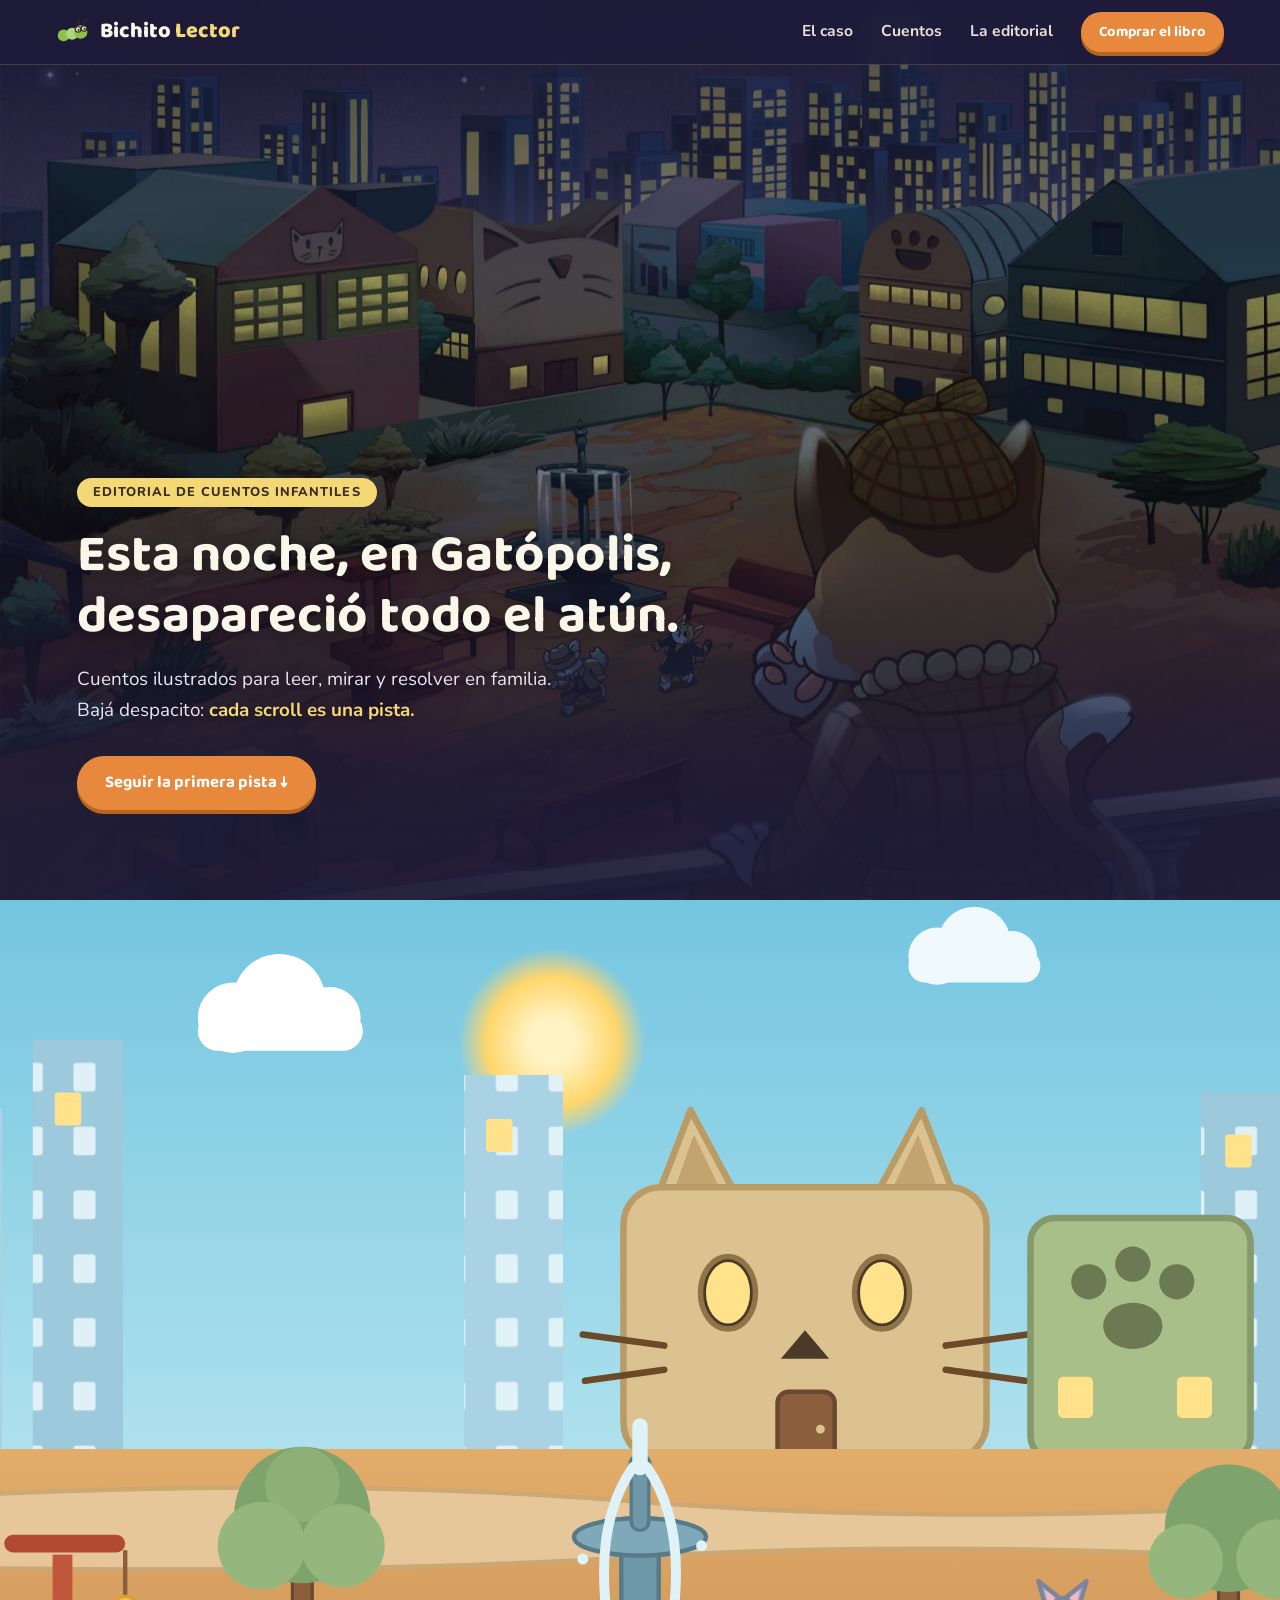
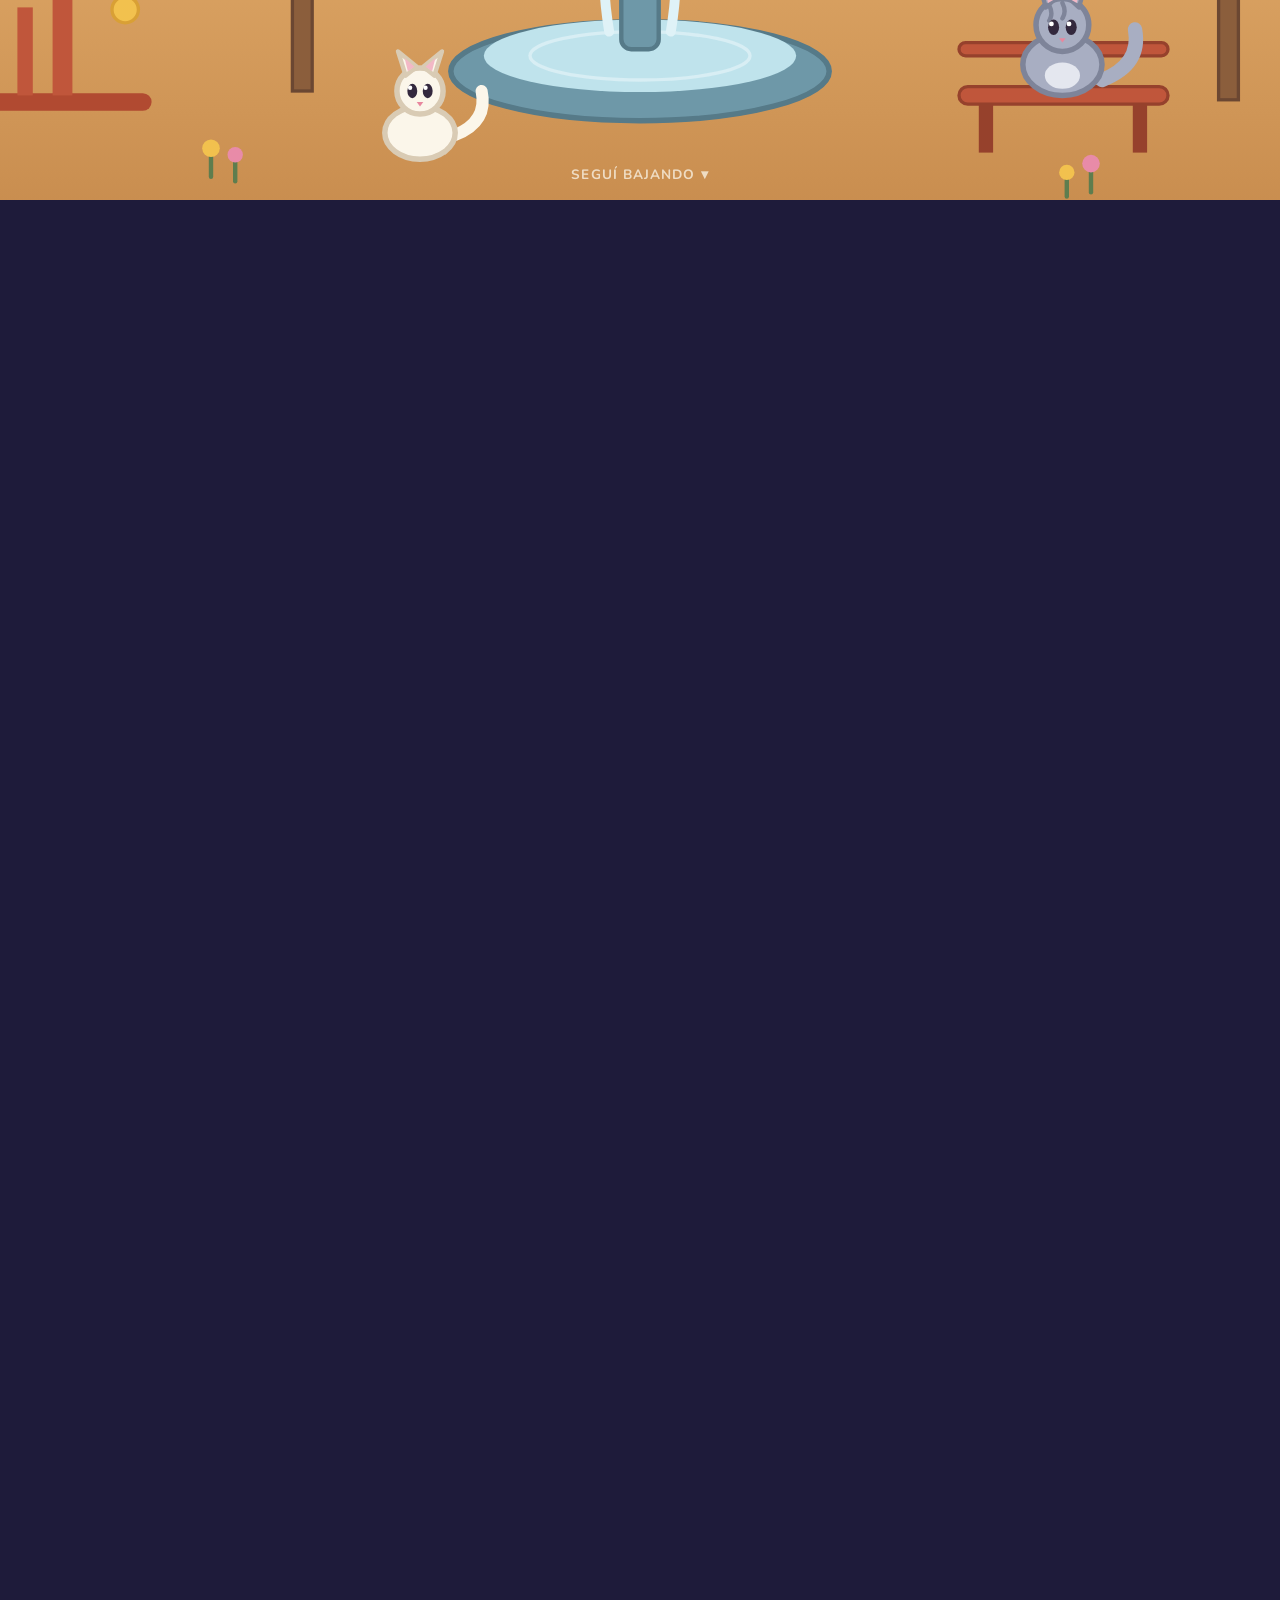
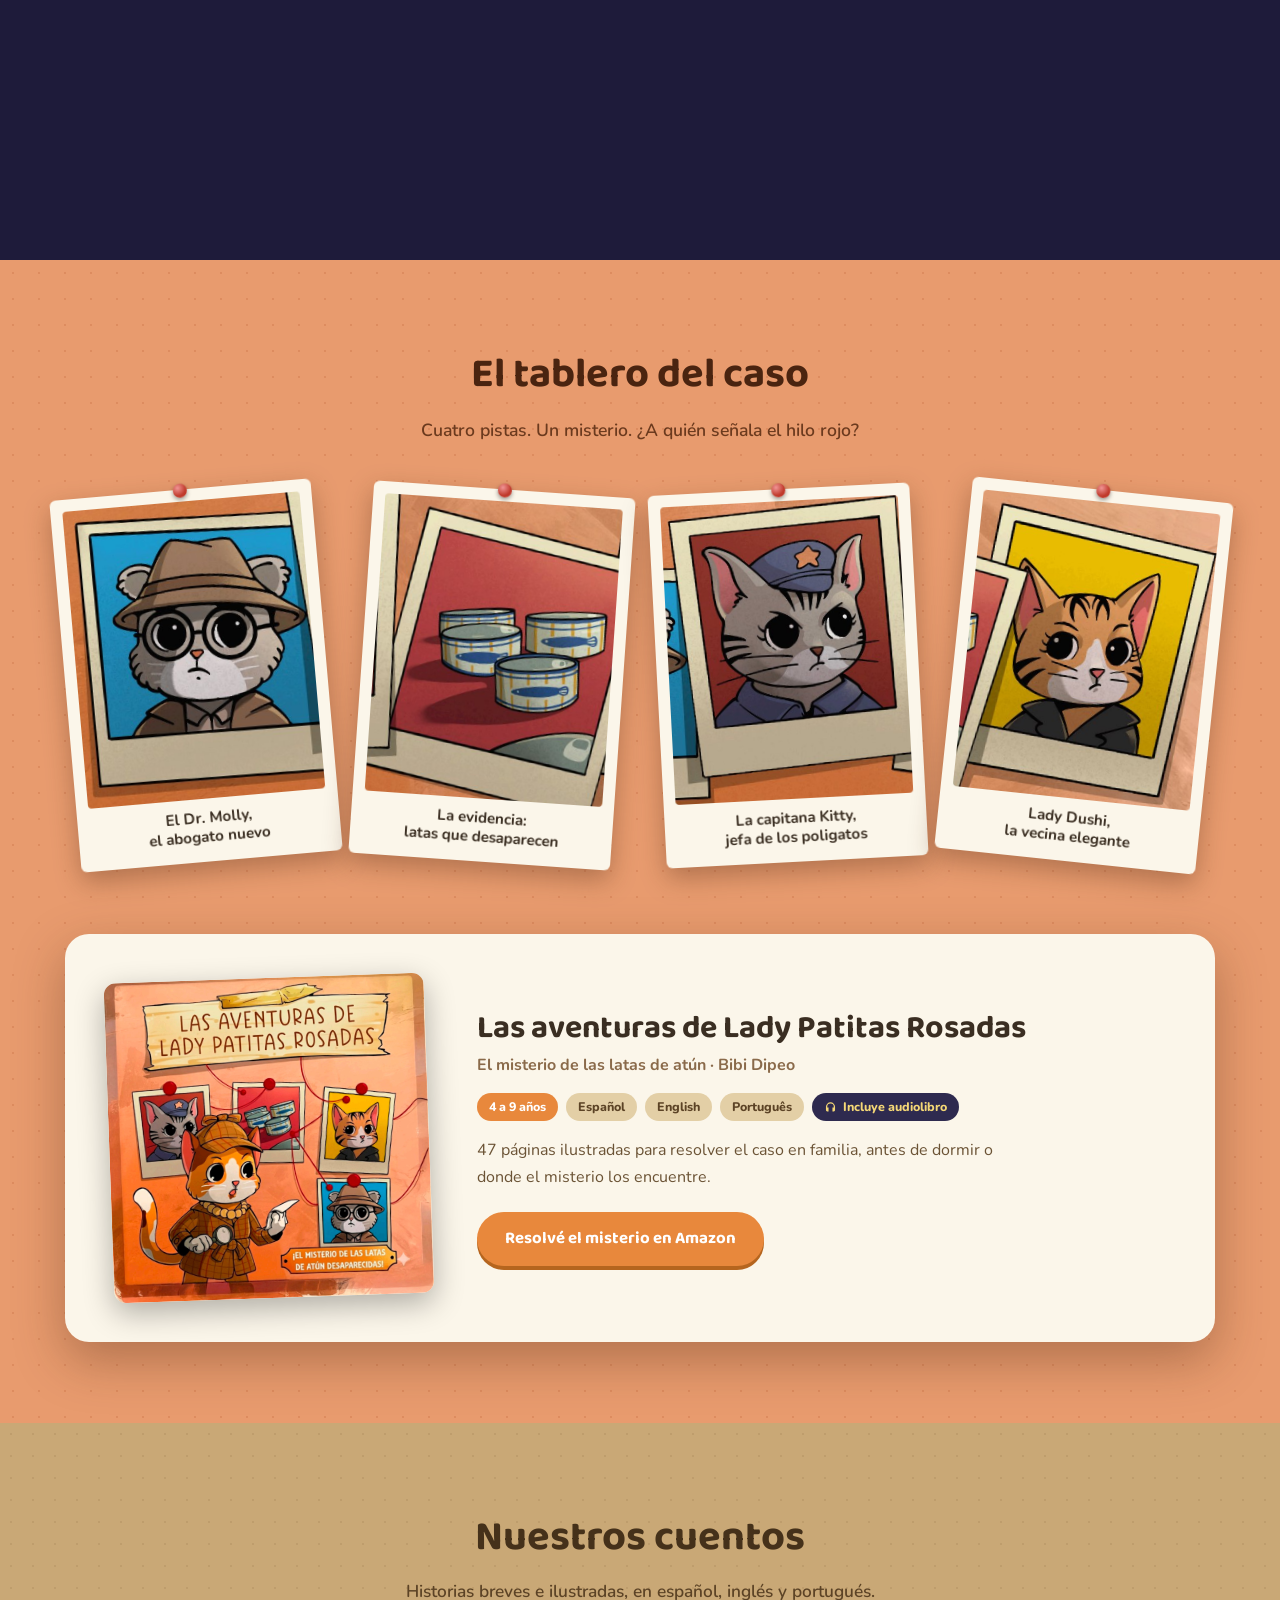
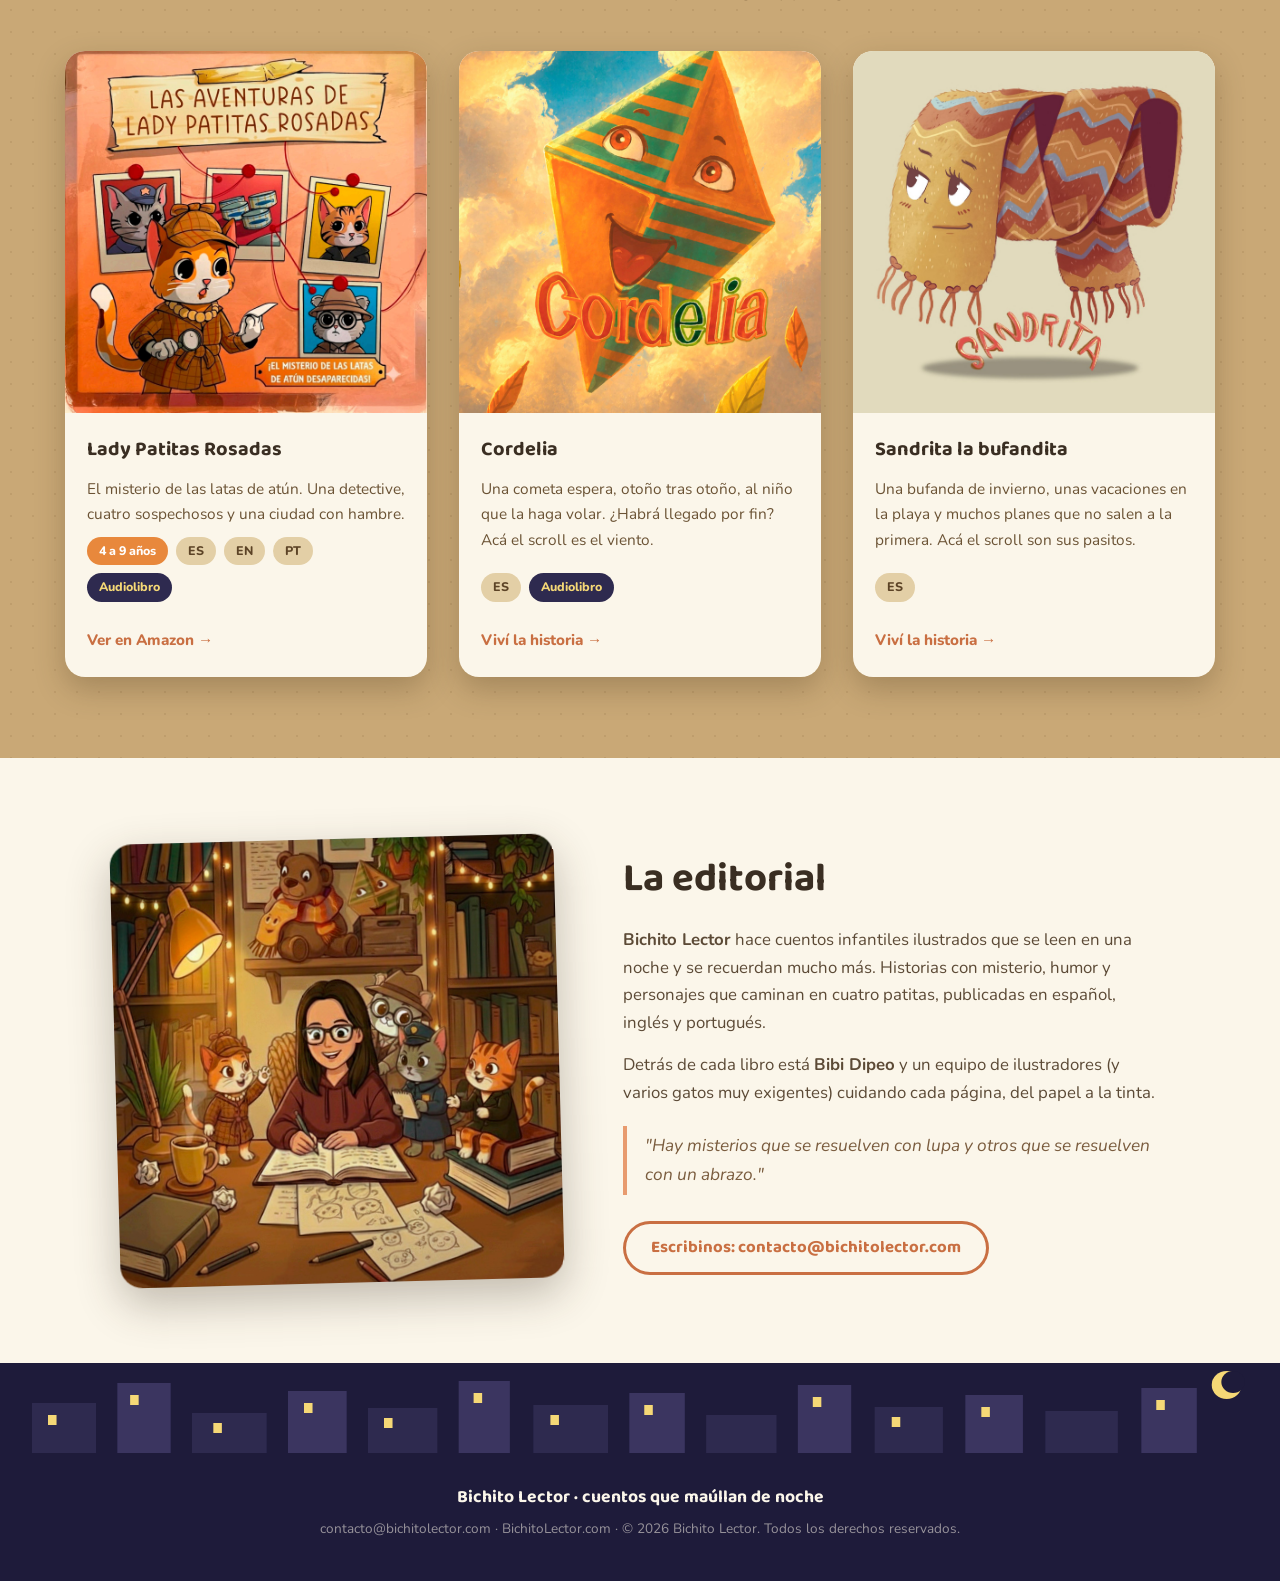
==== commit c6f28835: "Quitar tarjetas Proximo caso del catalogo principal El catalogo muestra solo los libros reales de da" ====
--- a/index.html
+++ b/index.html
@@ -665,33 +665,6 @@
               <a class="card-link" href="https://www.amazon.com/dp/B0GFK696QH" target="_blank" rel="noopener">Ver en Amazon →</a>
             </div>
           </article>
-          <article class="card card-soon reveal">
-            <div class="card-img card-img-soon">
-              <svg viewBox="0 0 80 80" aria-hidden="true">
-                <circle cx="40" cy="34" r="20" fill="none" stroke="#C9A876" stroke-width="6"/>
-                <line x1="54" y1="50" x2="68" y2="66" stroke="#C9A876" stroke-width="8" stroke-linecap="round"/>
-              </svg>
-            </div>
-            <div class="card-body">
-              <h3>Próximo caso…</h3>
-              <p>Lady Patitas ya está siguiendo una nueva pista. Muy pronto en esta estantería.</p>
-              <div class="badges"><span class="badge badge-soon">Próximamente</span></div>
-            </div>
-          </article>
-          <article class="card card-soon reveal">
-            <div class="card-img card-img-soon">
-              <svg viewBox="0 0 80 80" aria-hidden="true">
-                <rect x="18" y="14" width="44" height="54" rx="5" fill="none" stroke="#C9A876" stroke-width="6"/>
-                <line x1="28" y1="30" x2="52" y2="30" stroke="#C9A876" stroke-width="5" stroke-linecap="round"/>
-                <line x1="28" y1="42" x2="52" y2="42" stroke="#C9A876" stroke-width="5" stroke-linecap="round"/>
-              </svg>
-            </div>
-            <div class="card-body">
-              <h3>Más cuentos en camino</h3>
-              <p>La colección de Bichito Lector sigue creciendo con nuevas historias ilustradas.</p>
-              <div class="badges"><span class="badge badge-soon">Próximamente</span></div>
-            </div>
-          </article>
         </div>
       </div>
     </section>
--- a/styles.css
+++ b/styles.css
@@ -639,6 +639,80 @@
 /* ===== Reveal genérico ===== */
 .reveal { will-change: transform, opacity; }
 
+/* ===== Página Cordelia (el scroll es el viento) ===== */
+.pg-cordelia .thread path { stroke: #E8C25C; }
+
+.pg-cordelia .stage { background: #7FB9C9; }
+
+.pg-cordelia .pin-visible {
+  background: radial-gradient(circle at 35% 30%, #FAE3AC, #E8C25C 60%);
+}
+
+.mote { animation: mote 6s ease-in-out infinite; transform-box: fill-box; }
+.mote-2 { animation-delay: -2s; animation-duration: 7.5s; }
+.mote-3 { animation-delay: -4s; animation-duration: 5s; }
+
+.leaffall { animation: leaffall 9s linear infinite; transform-box: fill-box; }
+.leaffall-2 { animation-delay: -3s; animation-duration: 11s; }
+.leaffall-3 { animation-delay: -6s; animation-duration: 8s; }
+
+.bow { animation: bow 1.6s ease-in-out infinite; transform-box: fill-box; transform-origin: 50% 0%; }
+.bow-2 { animation-delay: -.5s; }
+.bow-3 { animation-delay: -1s; }
+
+.kite-sway { animation: kitesway 4.5s ease-in-out infinite; transform-box: fill-box; transform-origin: 50% 0%; }
+
+.cloud-slow { animation: drift 26s ease-in-out infinite alternate; transform-box: fill-box; }
+
+.bird { animation: birdfly 18s linear infinite; transform-box: fill-box; }
+.bird-2 { animation-delay: -9s; animation-duration: 23s; }
+
+@keyframes mote {
+  0%, 100% { transform: translate(0, 0); opacity: .35; }
+  50% { transform: translate(14px, -22px); opacity: .9; }
+}
+@keyframes leaffall {
+  0% { transform: translate(0, -60px) rotate(0deg); opacity: 0; }
+  12% { opacity: 1; }
+  100% { transform: translate(-120px, 560px) rotate(300deg); opacity: 0; }
+}
+@keyframes bow {
+  0%, 100% { transform: rotate(-14deg); }
+  50% { transform: rotate(16deg); }
+}
+@keyframes kitesway {
+  0%, 100% { transform: rotate(-3deg); }
+  50% { transform: rotate(3.5deg); }
+}
+@keyframes birdfly {
+  from { transform: translateX(-140px) translateY(0); }
+  50% { transform: translateX(700px) translateY(-40px); }
+  to { transform: translateX(1580px) translateY(10px); }
+}
+
+/* ===== Página Sandrita (el scroll son los pasitos) ===== */
+.pg-sandrita .thread path { stroke: #C9803A; }
+
+.pg-sandrita .stage { background: #EAD6B8; }
+
+.pg-sandrita .pin-visible {
+  background: radial-gradient(circle at 35% 30%, #F2D9A8, #C9803A 60%);
+}
+
+.ola { animation: ola 5s ease-in-out infinite alternate; transform-box: fill-box; }
+.ola-2 { animation-delay: -2.5s; animation-duration: 7s; }
+
+.spin { animation: spin 1.1s linear infinite; transform-box: fill-box; transform-origin: center; }
+
+.carbob { animation: carbob .55s ease-in-out infinite; transform-box: fill-box; }
+
+.curtain { animation: curtain 5s ease-in-out infinite; transform-box: fill-box; transform-origin: 50% 0%; }
+
+@keyframes ola { from { transform: translateX(-42px); } to { transform: translateX(42px); } }
+@keyframes spin { to { transform: rotate(360deg); } }
+@keyframes carbob { 0%, 100% { transform: translateY(0); } 50% { transform: translateY(-5px); } }
+@keyframes curtain { 0%, 100% { transform: skewX(0deg); } 50% { transform: skewX(-4deg); } }
+
 /* ===== Responsive ===== */
 @media (max-width: 900px) {
   .book-cta { grid-template-columns: 1fr; }
